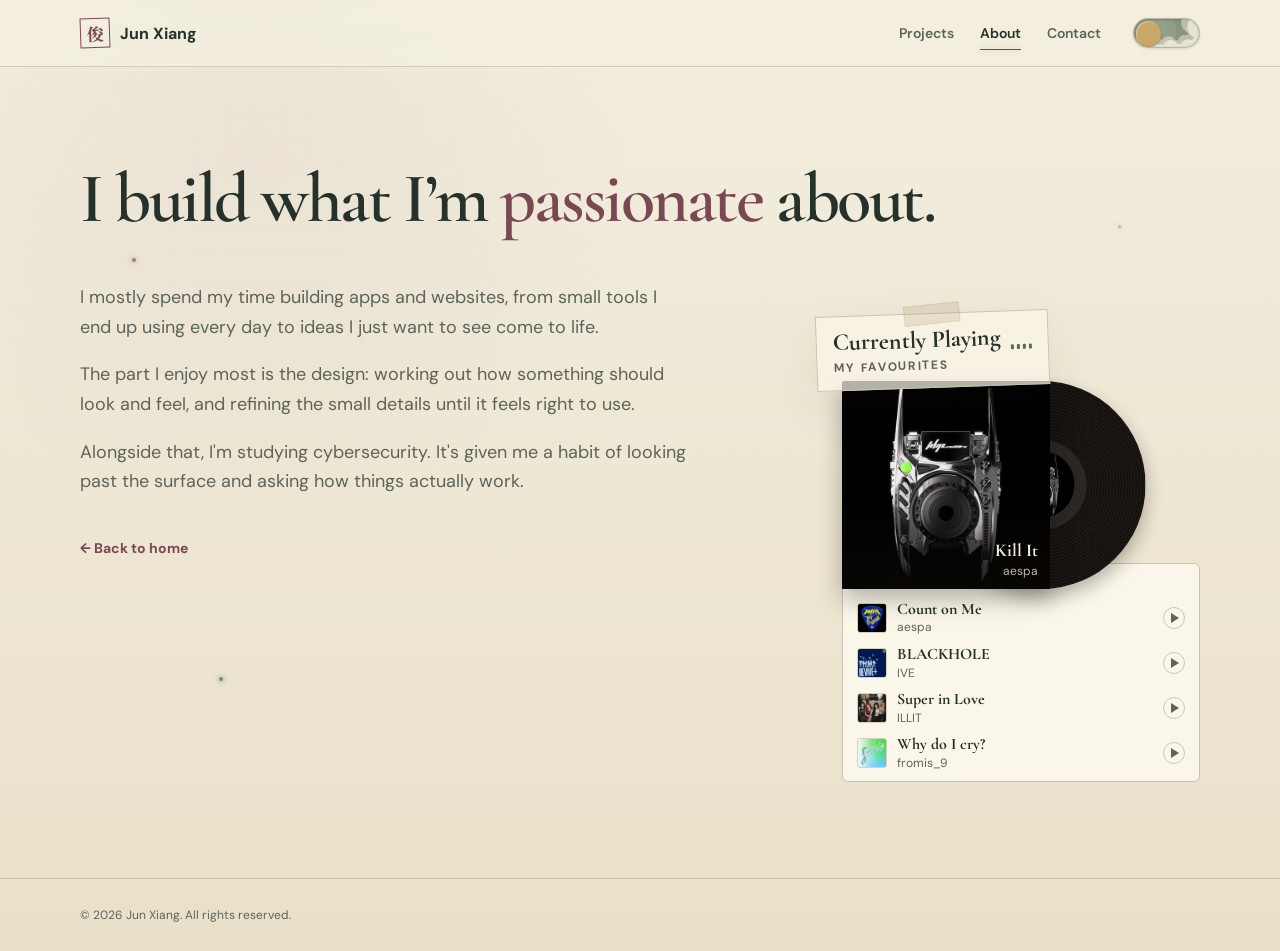
==== about.html @ 61f3265f "Refine accessibility and animation performance - Pause featured canvases and spirit lights only whil" ====
<!DOCTYPE html>
<html lang="en">
<head>
  <meta charset="UTF-8">
  <meta name="viewport" content="width=device-width, initial-scale=1.0">
  <meta name="description" content="About Jun Xiang — building and designing apps and websites, and studying cybersecurity.">
  <title>About | Jun Xiang</title>

  <link rel="preconnect" href="https://fonts.googleapis.com">
  <link rel="preconnect" href="https://fonts.gstatic.com" crossorigin>
  <link href="https://fonts.googleapis.com/css2?family=Cormorant+Garamond:wght@500;600;700&family=DM+Sans:wght@400;500;600;700&display=swap" rel="stylesheet">
  <!-- Logo Character -->
  <link href="https://fonts.googleapis.com/css2?family=Noto+Serif+SC:wght@600&text=%E4%BF%8A&display=swap" rel="stylesheet">

  <link rel="icon" type="image/png" sizes="32x32" href="assets/icons/portfolio-favicon-32.png">
  <!-- Social preview details for links shared to other platforms. -->
  <meta property="og:type" content="website">
  <meta property="og:url" content="https://asorajx.github.io/portfolio/about.html">
  <meta property="og:site_name" content="Jun Xiang">
  <meta property="og:title" content="About | Jun Xiang">
  <meta property="og:description" content="A little about me, what I enjoy building and designing, and what I am listening to.">
  <meta property="og:image" content="https://asorajx.github.io/portfolio/assets/icons/share-preview.png">
  <meta property="og:image:width" content="1200">
  <meta property="og:image:height" content="630">
  <meta property="og:image:alt" content="Jun Xiang beside a brush-calligraphy 俊 on parchment, with an ink branch and a plum seal">
  <meta name="twitter:card" content="summary_large_image">
  <meta name="twitter:image" content="https://asorajx.github.io/portfolio/assets/icons/share-preview.png">

  <script>
    try {
      document.documentElement.dataset.theme =
        localStorage.getItem('portfolio-theme') ||
        (matchMedia('(prefers-color-scheme: light)').matches ? 'light' : 'dark');

      if (sessionStorage.getItem('portfolio-page-transition')) {
        document.documentElement.dataset.pageTransition = 'ready';
      }
    } catch (error) {}
  </script>
  <link rel="stylesheet" href="style.css">
  <link rel="stylesheet" href="about.css">
  <meta name="theme-color" content="#f3eedf" media="(prefers-color-scheme: light)">
  <meta name="theme-color" content="#19211d" media="(prefers-color-scheme: dark)">
</head>

<body>
  <a class="skip-link" href="#main">Skip to Content</a>


  <!-- =========================
       Page Transition
       ========================= -->

  <div class="page-transition" aria-hidden="true">
    <svg class="page-transition__filter-defs" aria-hidden="true">
      <filter id="pageTransitionWaterSoft" x="-12%" y="-55%" width="124%" height="210%">
        <feTurbulence
          type="turbulence"
          baseFrequency="0.006 0.009"
          numOctaves="2"
          seed="4"
          result="turbulence"
        >
          <animate
            attributeName="baseFrequency"
            dur="3.2s"
            values="0.006 0.009; 0.011 0.014; 0.006 0.009"
            repeatCount="indefinite"
          ></animate>
        </feTurbulence>
        <feDisplacementMap
          in="SourceGraphic"
          in2="turbulence"
          scale="11"
          xChannelSelector="R"
          yChannelSelector="G"
        ></feDisplacementMap>
      </filter>

      <filter id="pageTransitionWaterStrong" x="-12%" y="-55%" width="124%" height="210%">
        <feTurbulence
          type="turbulence"
          baseFrequency="0.008 0.011"
          numOctaves="2"
          seed="8"
          result="turbulence"
        >
          <animate
            attributeName="baseFrequency"
            dur="2.4s"
            values="0.008 0.011; 0.014 0.018; 0.009 0.013; 0.008 0.011"
            repeatCount="indefinite"
          ></animate>
        </feTurbulence>
        <feDisplacementMap
          in="SourceGraphic"
          in2="turbulence"
          scale="0"
          xChannelSelector="R"
          yChannelSelector="G"
        ></feDisplacementMap>
      </filter>
    </svg>
  </div>


  <!-- =========================
       Header and Navigation
       ========================= -->

  <header class="site-header">
    <div class="container nav-wrapper">
      <a class="logo" href="index.html" aria-label="Jun Xiang home">
        <span class="logo-mark" lang="zh-CN" aria-hidden="true">俊</span>
        <span>Jun Xiang</span>
      </a>

      <nav class="nav-links" aria-label="Primary navigation">
        <a href="index.html#projects">Projects</a>
        <a class="active" href="about.html">About</a>
        <a href="index.html#contact" data-contact-nav>Contact</a>
      </nav>

      <label class="theme-toggle theme-switch" title="Toggle light and dark theme">
        <input
          id="themeToggle"
          type="checkbox"
          class="theme-switch__checkbox"
          aria-label="Switch to light theme"
        >

        <span class="theme-switch__container" aria-hidden="true">
          <span class="theme-switch__clouds"></span>

          <span class="theme-switch__stars-container">
            <svg xmlns="http://www.w3.org/2000/svg" viewBox="0 0 144 55" fill="none">
              <path
                fill="currentColor"
                fill-rule="evenodd"
                clip-rule="evenodd"
                d="M135.831 3.00688C135.055 3.85027 134.111 4.29946 133 4.35447C134.111 4.40947 135.055 4.85867 135.831 5.71123C136.607 6.55462 136.996 7.56303 136.996 8.72727C136.996 7.95722 137.172 7.25134 137.525 6.59129C137.886 5.93124 138.372 5.39954 138.98 5.00535C139.598 4.60199 140.268 4.39114 141 4.35447C139.88 4.2903 138.936 3.85027 138.16 3.00688C137.384 2.16348 136.996 1.16425 136.996 0C136.996 1.16425 136.607 2.16348 135.831 3.00688ZM31 23.3545C32.1114 23.2995 33.0551 22.8503 33.8313 22.0069C34.6075 21.1635 34.9956 20.1642 34.9956 19C34.9956 20.1642 35.3837 21.1635 36.1599 22.0069C36.9361 22.8503 37.8798 23.2903 39 23.3545C38.2679 23.3911 37.5976 23.602 36.9802 24.0053C36.3716 24.3995 35.8864 24.9312 35.5248 25.5913C35.172 26.2513 34.9956 26.9572 34.9956 27.7273C34.9956 26.563 34.6075 25.5546 33.8313 24.7112C33.0551 23.8587 32.1114 23.4095 31 23.3545ZM0 36.3545C1.11136 36.2995 2.05513 35.8503 2.83131 35.0069C3.6075 34.1635 3.99559 33.1642 3.99559 32C3.99559 33.1642 4.38368 34.1635 5.15987 35.0069C5.93605 35.8503 6.87982 36.2903 8 36.3545C7.26792 36.3911 6.59757 36.602 5.98015 37.0053C5.37155 37.3995 4.88644 37.9312 4.52481 38.5913C4.172 39.2513 3.99559 39.9572 3.99559 40.7273C3.99559 39.563 3.6075 38.5546 2.83131 37.7112C2.05513 36.8587 1.11136 36.4095 0 36.3545ZM56.8313 24.0069C56.0551 24.8503 55.1114 25.2995 54 25.3545C55.1114 25.4095 56.0551 25.8587 56.8313 26.7112C57.6075 27.5546 57.9956 28.563 57.9956 29.7273C57.9956 28.9572 58.172 28.2513 58.5248 27.5913C58.8864 26.9312 59.3716 26.3995 59.9802 26.0053C60.5976 25.602 61.2679 25.3911 62 25.3545C60.8798 25.2903 59.9361 24.8503 59.1599 24.0069C58.3837 23.1635 57.9956 22.1642 57.9956 21C57.9956 22.1642 57.6075 23.1635 56.8313 24.0069ZM81 25.3545C82.1114 25.2995 83.0551 24.8503 83.8313 24.0069C84.6075 23.1635 84.9956 22.1642 84.9956 21C84.9956 22.1642 85.3837 23.1635 86.1599 24.0069C86.9361 24.8503 87.8798 25.2903 89 25.3545C88.2679 25.3911 87.5976 25.602 86.9802 26.0053C86.3716 26.3995 85.8864 26.9312 85.5248 27.5913C85.172 28.2513 84.9956 28.9572 84.9956 29.7273C84.9956 28.563 84.6075 27.5546 83.8313 26.7112C83.0551 25.8587 82.1114 25.4095 81 25.3545ZM136 36.3545C137.111 36.2995 138.055 35.8503 138.831 35.0069C139.607 34.1635 139.996 33.1642 139.996 32C139.996 33.1642 140.384 34.1635 141.16 35.0069C141.936 35.8503 142.88 36.2903 144 36.3545C143.268 36.3911 142.598 36.602 141.98 37.0053C141.372 37.3995 140.886 37.9312 140.525 38.5913C140.172 39.2513 139.996 39.9572 139.996 40.7273C139.996 39.563 139.607 38.5546 138.831 37.7112C138.055 36.8587 137.111 36.4095 136 36.3545ZM101.831 49.0069C101.055 49.8503 100.111 50.2995 99 50.3545C100.111 50.4095 101.055 50.8587 101.831 51.7112C102.607 52.5546 102.996 53.563 102.996 54.7273C102.996 53.9572 103.172 53.2513 103.525 52.5913C103.886 51.9312 104.372 51.3995 104.98 51.00535C105.598 50.60199 106.268 50.39114 107 50.3545C105.88 50.2903 104.936 49.85027 104.16 49.00688C103.384 48.16348 102.996 47.16425 102.996 46C102.996 47.16425 102.607 48.16348 101.831 49.0069Z"
              ></path>
            </svg>
          </span>

          <span class="theme-switch__circle-container">
            <span class="theme-switch__sun-moon-container">
              <span class="theme-switch__moon">
                <span class="theme-switch__spot"></span>
                <span class="theme-switch__spot"></span>
                <span class="theme-switch__spot"></span>
              </span>
            </span>
          </span>
        </span>
      </label>
    </div>
  </header>

  <main id="main" tabindex="-1">


  <!-- =========================
       About Content
       ========================= -->

    <section id="about" class="about-page section">
      <div class="container about-page-grid">
        <h1>I build what I’m <span class="about-accent">passionate</span> about.</h1>

        <div class="about-intro">
          <div class="about-summary">
            <p>I mostly spend my time building apps and websites, from small tools I end up using every day to ideas I just want to see come to life.</p>
            <p>The part I enjoy most is the design: working out how something should look and feel, and refining the small details until it feels right to use.</p>
            <p>Alongside that, I'm studying cybersecurity. It's given me a habit of looking past the surface and asking how things actually work.</p>
          </div>

          <a class="text-link about-back-link" href="index.html">← Back to home</a>
        </div>

        <aside class="album-player listening-note" aria-labelledby="listeningTitle">
          <!-- Section Sticky Note -->
          <div class="about-sticky">
            <div class="about-sticky-heading">
              <p id="listeningTitle" class="about-sticky-title">Currently Playing</p>
              <div id="albumEqualizer"></div>
            </div>
            <p class="about-sticky-note">My Favourites</p>
          </div>

          <!-- Album Sleeve -->
          <div id="albumDisplay" class="album-display">
            <span class="album-vinyl">
              <img id="albumVinylLabel" class="album-vinyl-label" src="" alt="">
            </span>
            <img id="albumCover" class="album-cover" src="" alt="">

            <!-- Now Playing -->
            <div class="album-now">
              <div>
                <p id="albumTitle" class="album-title"></p>
                <p id="albumArtist" class="album-artist"></p>
              </div>
            </div>
          </div>

          <!-- Song List: tracks are generated from the data in music.js. -->
          <div id="musicTrackList" class="track-list"></div>
        </aside>
      </div>
    </section>
  </main>


  <!-- =========================
       Footer
       ========================= -->

  <footer class="site-footer">
    <div class="container footer-inner">
      <p>© <span id="currentYear">2026</span> Jun Xiang. All rights reserved.</p>
    </div>
  </footer>


  <!-- =========================
       Scripts
       ========================= -->

  <!-- Music data/renderer loads before the shared interaction script. -->
  <script src="music.js"></script>
  <script src="about.js"></script>

  <!-- Shared theme, spirit-light, and utility interactions -->
  <script src="script.js"></script>

</body>
</html>
---- style.css ----
/* =========================
   Theme Colors
   ========================= */

:root {
  --paper: #f3eedf;
  --paper-deep: #e9e0c9;
  --surface: #faf6e9;
  --surface-2: #f0ead8;
  --ink: #25312b;
  --muted: #5c645b;
  --line: #c9c2ad;
  --green: #536f52;
  --green-deep: #344c3d;
  --plum: #7a4855;
  --plum-deep: #5e3440;
  --gold: #9a7b45;
  --max-width: 1120px;
  --text-micro: 12px;
  --text-sm: 14px;
  --text-base: 16px;
  --text-lg: 20px;
  --hit-target: 44px;
  --btn-lift: translateY(-2px);
  --focus-ring: 2px solid var(--gold);
  --focus-ring-offset: 5px;
  --font-serif: "Cormorant Garamond", Georgia, serif;
  --font-sans: "DM Sans", system-ui, sans-serif;
  --shadow: 0 18px 50px rgba(63, 54, 37, 0.08);
  --shelf: #725b46;
  --shelf-dark: #46382c;
  --shelf-back: #5f4d3c;
  --shelf-back-deep: #4d3e31;
  --projects-bg: #e5ddcf;
  --projects-bg-deep: #d8cdbc;
  --projects-accent: #927f72;
  --magic: #a56d43;
  --magic-glow: rgba(165, 109, 67, .18);
  --toggle-day-bg: #819279;
  --toggle-night-bg: #26342f;
  --toggle-sun: #c7a869;
  --toggle-moon: #e2dccd;
  --toggle-moon-spot: #8f7c74;
  --toggle-stars: #e9e0c9;
  --toggle-cloud: #f3eedf;
  --toggle-cloud-back: #c9c2ad;
  --spirit-a: #754354;
  --spirit-b: #7fae70;
  --spirit-c: #245b55;
}

/* Dark mode overrides the shared theme colors above. */
[data-theme="dark"] {
  --paper: #19211d;
  --paper-deep: #202a24;
  --surface: #232e28;
  --surface-2: #29362f;
  --ink: #eee9da;
  --muted: #b7b9ad;
  --line: #465249;
  --green: #90aa7f;
  --green-deep: #bfd0a6;
  --plum: #c07c8f;
  --plum-deep: #d59aae;
  --gold: #c7a869;
  --shadow: 0 18px 55px rgba(0, 0, 0, 0.24);
  --shelf: #4d4136;
  --shelf-dark: #2f2822;
  --shelf-back: #40362d;
  --shelf-back-deep: #332b24;
  --projects-bg: #292724;
  --projects-bg-deep: #332d2c;
  --projects-accent: #8f7c74;
  --magic: #d18a54;
  --magic-glow: rgba(209, 138, 84, .28);
  --toggle-day-bg: #819279;
  --toggle-night-bg: #26342f;
  --toggle-sun: #d0b474;
  --toggle-moon: #eee9da;
  --toggle-moon-spot: #8f7c74;
  --toggle-stars: #eee9da;
  --toggle-cloud: #d9d4c5;
  --toggle-cloud-back: #92998f;
  --spirit-a: #95556b;
  --spirit-b: #9acb85;
  --spirit-c: #4f8c82;
}


/* =========================
   Base Styles
   ========================= */

* { box-sizing: border-box; }
html { scroll-behavior: smooth; }
body {
  margin: 0;
  background:
    radial-gradient(circle at 20% 15%, rgba(122, 72, 85, 0.055), transparent 24rem),
    linear-gradient(180deg, var(--paper) 0%, var(--paper-deep) 100%);
  color: var(--ink);
  font-family: var(--font-sans);
  transition: background 240ms ease, color 240ms ease;
}

body::before {
  content: "";
  position: fixed;
  inset: 0;
  pointer-events: none;
  opacity: 0.22;
  background-image:
    linear-gradient(rgba(80, 65, 43, 0.035) 1px, transparent 1px),
    linear-gradient(90deg, rgba(80, 65, 43, 0.025) 1px, transparent 1px);
  background-size: 28px 28px;
  mask-image: linear-gradient(to bottom, #000, transparent 75%);
}

body.popup-open { overflow: hidden; }
a { color: inherit; text-decoration: none; }
button { font: inherit; }
img { max-width: 100%; }


/* =========================
   Shared Layout
   ========================= */

.container { width: min(calc(100% - 48px), var(--max-width)); margin-inline: auto; }
.section { position: relative; padding: 96px 0; overflow: hidden; }
.section > .container { position: relative; z-index: 2; }
.eyebrow {
  margin: 0 0 12px;
  color: var(--plum);
  font-size: 12px;
  font-weight: 700;
  letter-spacing: 0.18em;
  text-transform: uppercase;
}


/* =========================
   Header and Navigation
   ========================= */

.site-header {
  position: sticky;
  top: 0;
  z-index: 100;
  border-bottom: 1px solid color-mix(in srgb, var(--line) 78%, transparent);
  background: color-mix(in srgb, var(--paper) 88%, transparent);
  backdrop-filter: blur(14px);
}
.nav-wrapper { min-height: 66px; display: flex; align-items: center; gap: 32px; }
.logo {
  display: inline-flex;
  align-items: center;
  gap: 10px;
  margin-right: auto;
  font-weight: 700;
}
.logo-mark {
  width: 30px;
  height: 30px;
  display: grid;
  place-items: center;
  border: 1px solid var(--plum);
  color: var(--plum);
  font-family: 'Noto Serif SC', var(--font-serif);
  font-size: 17px;
  transform: rotate(-2deg);
}
.nav-links {
  --nav-highlight-left: 0px;
  --nav-highlight-width: 0px;
  position: relative;
  display: flex;
  align-items: center;
  gap: 26px;
}

.nav-links::after {
  content: "";
  position: absolute;
  left: 0;
  bottom: -8px;
  width: var(--nav-highlight-width);
  height: 1px;
  background: var(--plum);
  box-shadow: 0 0 7px color-mix(in srgb, var(--plum) 45%, transparent);
  opacity: var(--nav-highlight-opacity, 0);
  transform: translateX(var(--nav-highlight-left));
  transition:
    width 280ms cubic-bezier(.22, 1, .36, 1),
    transform 280ms cubic-bezier(.22, 1, .36, 1),
    opacity 160ms ease;
  pointer-events: none;
}

.nav-links a {
  color: var(--muted);
  font-size: 14px;
  font-weight: 600;
  transition: color 160ms ease;
}

.nav-links a:hover,
.nav-links a:focus-visible,
.nav-links a.active {
  color: var(--ink);
}


/* =========================
   Theme Toggle
   ========================= */

.theme-switch {
  --toggle-size: 12px;
  --container-width: 5.625em;
  --container-height: 2.5em;
  --container-radius: 6.25em;
  --circle-container-diameter: 3.375em;
  --sun-moon-diameter: 2.125em;
  --circle-container-offset: calc(
    (var(--circle-container-diameter) - var(--container-height)) / 2 * -1
  );
  --transition: .5s cubic-bezier(0, -.02, .4, 1.25);
  --circle-transition: .3s cubic-bezier(0, -.02, .35, 1.17);
  position: relative;
  flex: 0 0 auto;
  display: inline-flex;
  align-items: center;
  line-height: 1;
  font-size: var(--toggle-size);
}

.theme-switch,
.theme-switch *,
.theme-switch *::before,
.theme-switch *::after {
  box-sizing: border-box;
}

.theme-switch__container {
  position: relative;
  width: var(--container-width);
  display: block;
  height: var(--container-height);
  overflow: hidden;
  border: 1px solid color-mix(in srgb, var(--line) 82%, transparent);
  border-radius: var(--container-radius);
  background: var(--toggle-day-bg);
  box-shadow:
    inset 0 .05em .187em rgba(44, 39, 30, .20),
    0 1px 3px rgba(44, 39, 30, .12);
  cursor: pointer;
  transition: var(--transition);
}

.theme-switch__container::before {
  content: "";
  position: absolute;
  z-index: 1;
  inset: 0;
  border-radius: inherit;
  box-shadow:
    inset 0 .05em .187em rgba(31, 39, 34, .18),
    inset 0 -.04em .10em rgba(255, 255, 255, .12);
  pointer-events: none;
}

/* Keep the native checkbox keyboard-accessible while hiding it visually. */
.theme-switch__checkbox {
  position: absolute;
  width: 1px;
  height: 1px;
  margin: 0;
  opacity: 0;
  pointer-events: none;
}

.theme-switch__checkbox:focus-visible + .theme-switch__container {
  outline: 2px solid color-mix(in srgb, var(--green) 62%, #fff);
  outline-offset: 3px;
}

.theme-switch__circle-container {
  position: absolute;
  top: var(--circle-container-offset);
  left: var(--circle-container-offset);
  width: var(--circle-container-diameter);
  height: var(--circle-container-diameter);
  display: flex;
  border-radius: var(--container-radius);
  background: rgba(255, 255, 255, .08);
  box-shadow:
    inset 0 0 0 3.375em rgba(255, 255, 255, .06),
    0 0 0 .625em rgba(255, 255, 255, .07),
    0 0 0 1.25em rgba(255, 255, 255, .045);
  pointer-events: none;
  transition: var(--circle-transition);
}

.theme-switch__sun-moon-container {
  position: relative;
  z-index: 2;
  width: var(--sun-moon-diameter);
  height: var(--sun-moon-diameter);
  margin: auto;
  overflow: hidden;
  border-radius: var(--container-radius);
  background: var(--toggle-sun);
  box-shadow:
    inset .062em .062em .062em rgba(255, 248, 218, .50),
    inset 0 -.062em .062em rgba(99, 75, 38, .32);
  filter: drop-shadow(.062em .125em .125em rgba(37, 31, 24, .24));
  pointer-events: auto;
  transition: var(--transition);
}

.theme-switch__moon {
  position: relative;
  width: 100%;
  height: 100%;
  display: block;
  border-radius: inherit;
  background: var(--toggle-moon);
  box-shadow:
    inset .062em .062em .062em rgba(255, 255, 255, .40),
    inset 0 -.062em .062em rgba(90, 83, 75, .28);
  transform: translateX(100%);
  transition: var(--transition);
}

.theme-switch__spot {
  position: absolute;
  top: .75em;
  left: .312em;
  width: .75em;
  height: .75em;
  border-radius: var(--container-radius);
  background: var(--toggle-moon-spot);
  box-shadow: inset 0 .0312em .062em rgba(45, 38, 42, .25);
}

.theme-switch__spot:nth-of-type(2) {
  top: .937em;
  left: 1.375em;
  width: .375em;
  height: .375em;
}

.theme-switch__spot:nth-of-type(3) {
  top: .312em;
  left: .812em;
  width: .25em;
  height: .25em;
}

.theme-switch__clouds {
  position: absolute;
  bottom: -.625em;
  left: .312em;
  width: 1.25em;
  height: 1.25em;
  border-radius: var(--container-radius);
  background: var(--toggle-cloud);
  box-shadow:
    .937em .312em var(--toggle-cloud),
    -.312em -.312em var(--toggle-cloud-back),
    1.437em .375em var(--toggle-cloud),
    .5em -.125em var(--toggle-cloud-back),
    2.187em 0 var(--toggle-cloud),
    1.25em -.062em var(--toggle-cloud-back),
    2.937em .312em var(--toggle-cloud),
    2em -.312em var(--toggle-cloud-back),
    3.625em -.062em var(--toggle-cloud),
    2.625em 0 var(--toggle-cloud-back),
    4.5em -.312em var(--toggle-cloud),
    3.375em -.437em var(--toggle-cloud-back),
    4.625em -1.75em 0 .437em var(--toggle-cloud),
    4em -.625em var(--toggle-cloud-back),
    4.125em -2.125em 0 .437em var(--toggle-cloud-back);
  opacity: .88;
  transition: var(--transition);
}

.theme-switch__stars-container {
  position: absolute;
  top: -100%;
  left: .312em;
  width: 2.75em;
  height: auto;
  color: var(--toggle-stars);
  opacity: .86;
  transition: var(--transition);
}

/* Checked represents the portfolio's dark theme. */
.theme-switch__checkbox:checked + .theme-switch__container {
  background: var(--toggle-night-bg);
}

.theme-switch__checkbox:checked + .theme-switch__container .theme-switch__circle-container {
  left: calc(
    100% - var(--circle-container-offset) - var(--circle-container-diameter)
  );
}

.theme-switch__circle-container:hover {
  left: calc(var(--circle-container-offset) + .187em);
}

.theme-switch__checkbox:checked +
.theme-switch__container
.theme-switch__circle-container:hover {
  left: calc(
    100% - var(--circle-container-offset) -
    var(--circle-container-diameter) - .187em
  );
}

.theme-switch__checkbox:checked + .theme-switch__container .theme-switch__moon {
  transform: translateX(0);
}

.theme-switch__checkbox:checked + .theme-switch__container .theme-switch__clouds {
  bottom: -4.062em;
}

.theme-switch__checkbox:checked +
.theme-switch__container
.theme-switch__stars-container {
  top: 50%;
  transform: translateY(-50%);
}


/* =========================
   Page Transition
   ========================= */

.page-transition {
  position: fixed;
  z-index: 1000;
  inset: 0;
  visibility: hidden;
  pointer-events: none;
}

.page-transition__filter-defs {
  position: absolute;
  width: 0;
  height: 0;
}

/* Apply the stronger liquid distortion while leaving the current page. */
html.page-transition-active .site-header,
html.page-transition-active main,
html.page-transition-active .site-footer {
  filter: url("#pageTransitionWaterStrong");
  will-change: filter;
}

/* Keep a softer liquid distortion while the destination page settles in. */
html[data-page-transition="ready"] .site-header,
html[data-page-transition="ready"] main,
html[data-page-transition="ready"] .site-footer {
  filter: url("#pageTransitionWaterSoft");
  will-change: filter;
}

.page-transition.is-covering,
.page-transition.is-revealing,
html[data-page-transition="ready"] .page-transition {
  visibility: visible;
  pointer-events: auto;
}

html.page-transition-active,
html[data-page-transition="ready"] {
  overflow: hidden;
}


/* =========================
   Cabinet Colours
   ========================= */

/* Bookshelf and project book tabs */
:root {
  --cabinet-line: #2e1d12;
  --cabinet-wood: #74503a;
  --cabinet-wood-light: #86603f;
  --cabinet-back: #3a2a1e;
  --cabinet-back-deep: #2f2218;
  --cabinet-label: #c8b892;
  --cabinet-label-shade: #b2a07b;
  --cabinet-pages: #c4b48f;
}
[data-theme="dark"] {
  --cabinet-line: #1a110a;
  --cabinet-wood: #553c2a;
  --cabinet-wood-light: #644733;
  --cabinet-back: #2a1f16;
  --cabinet-back-deep: #221911;
  --cabinet-label: #a39577;
  --cabinet-label-shade: #8f8164;
  --cabinet-pages: #a19374;
}


/* =========================
   Shared Components
   ========================= */

.text-link { color: var(--plum); font-size: 14px; font-weight: 700; }

/* Shared sticky note used for contact/profile notes. */
.apothecary-note {
  position: relative;
  min-height: 390px;
  padding: 24px 24px 22px;
  border: 1px solid var(--line);
  background: color-mix(in srgb, var(--surface) 90%, transparent);
  box-shadow: var(--shadow);
  transform: rotate(1.3deg);
}

.apothecary-note::before, .apothecary-note::after {
  content: "";
  position: absolute;
  width: 54px;
  height: 18px;
  background: rgba(150, 129, 79, 0.17);
  border: 1px solid rgba(150, 129, 79, 0.14);
}
.apothecary-note::before { top: -10px; left: 38px; transform: rotate(-4deg); }
.apothecary-note::after { right: 30px; bottom: -9px; transform: rotate(5deg); }
.note-topline, .record-label {
  display: flex;
  justify-content: space-between;
  gap: 18px;
  padding-bottom: 12px;
  border-bottom: 1px solid var(--line);
  color: var(--muted);
  font-size: var(--text-micro);
  font-weight: 700;
  letter-spacing: 0.16em;
  text-transform: uppercase;
}


/* =========================
   Ambient Spirit Lights
   ========================= */

.spirit-layer {
  position: absolute;
  z-index: 1;
  inset: 0;
  overflow: hidden;
  pointer-events: none;
  contain: layout paint style;
}

.spirit-light {
  position: absolute;
  width: var(--spirit-size, 5px);
  height: var(--spirit-size, 5px);
  border-radius: 50%;
  background: var(--spirit-colour);
  box-shadow:
    0 0 6px color-mix(in srgb, var(--spirit-colour) 86%, transparent),
    0 0 14px color-mix(in srgb, var(--spirit-colour) 42%, transparent);
  opacity: .7;
  animation:
    spirit-firefly-drift var(--spirit-drift-duration) ease-in-out var(--spirit-delay) infinite alternate;
}

.spirit-light::before {
  content: "";
  position: absolute;
  inset: -5px;
  border-radius: inherit;
  background:
    radial-gradient(
      circle,
      color-mix(in srgb, var(--spirit-colour) 72%, transparent) 0 18%,
      color-mix(in srgb, var(--spirit-colour) 30%, transparent) 42%,
      transparent 72%
    );
  opacity: .2;
  transform: scale(.65);
  animation:
    spirit-firefly-glow var(--spirit-glow-duration) ease-in-out var(--spirit-delay) infinite;
}

.spirit-light:nth-child(3n)::before {
  inset: -6px;
}

.spirit-light:nth-child(4n)::before {
  inset: -4px;
}

/* Keep the bookshelf's lights sparse on smaller screens. */
@media (max-width: 680px) {
  #bookshelf .spirit-light:not(:nth-child(3n + 1)) { display: none; }
  #projects .spirit-light:nth-child(even) { display: none; }
}

/* Off-screen sections hold their lights and shelf sprites mid-motion. */
.is-offscreen .spirit-light,
.is-offscreen .spirit-light::before,
.is-offscreen .shelf-sprite {
  animation-play-state: paused;
}

.spirit-light.still {
  opacity: .68;
  animation: none;
}

.spirit-light.still::before {
  opacity: .36;
  transform: scale(.9);
  animation: none;
}

[data-theme="light"] .spirit-light {
  opacity: .62;
  box-shadow:
    0 0 7px color-mix(in srgb, var(--spirit-colour) 68%, transparent),
    0 0 16px color-mix(in srgb, var(--spirit-colour) 30%, transparent);
}

[data-theme="light"] .spirit-light::before {
  opacity: .2;
}

@keyframes spirit-firefly-glow {
  0%, 100% {
    opacity: .12;
    transform: scale(.55);
  }

  50% {
    opacity: .9;
    transform: scale(1.2);
  }
}

@keyframes spirit-firefly-drift {
  0% {
    transform: translate(0, 0);
  }

  33% {
    transform: translate(var(--spirit-x1), var(--spirit-y1));
  }

  66% {
    transform: translate(var(--spirit-x2), var(--spirit-y2));
  }

  100% {
    transform: translate(var(--spirit-x3), var(--spirit-y3));
  }
}


/* =========================
   Footer
   ========================= */

.site-footer {
  padding: 28px 0;
  border-top: 1px solid var(--line);
  color: var(--muted);
  font-size: 12px;
}
.footer-inner { display: flex; justify-content: space-between; gap: 20px; }
.footer-inner p { margin: 0; }


/* =========================
   Responsive CSS
   ========================= */

@media (max-width: 840px) {
  .apothecary-note { max-width: 500px; }
}

@media (max-width: 680px) {
  .container { width: min(calc(100% - 30px), var(--max-width)); }
  .site-header { position: relative; }
  .nav-wrapper { min-height: 72px; flex-wrap: wrap; gap: 12px 18px; padding: 12px 0; }
  .logo { flex: 1; }

  .nav-links {
    order: 3;
    width: 100%;
    gap: 0;
    border-top: 1px solid var(--line);
  }

  .nav-links a {
    flex: 1;
    min-height: 44px;
    display: grid;
    place-items: center;
    font-size: 13px;
  }
  .nav-links::after { bottom: 0; }
  .theme-toggle { margin-left: auto; }
  .apothecary-note { min-height: 0; padding: 20px; transform: none; }
  .section { padding: 72px 0; }
  .footer-inner { flex-direction: column; gap: 8px; }
}

/* Reduced motion applies to shared and page-specific animations. */
@media (prefers-reduced-motion: reduce) {
  *,
  *::before,
  *::after {
    scroll-behavior: auto !important;
    transition-duration: .01ms !important;
    animation-duration: .01ms !important;
    animation-iteration-count: 1 !important;
  }
}

/* =========================
   Shimmer Text
   ========================= */

/* Shimmer Text: add data-shimmer (optional data-wave, data-duration) to any text. */
.shimmer-text {
  --shimmer-base: color-mix(in srgb, var(--ink) 58%, var(--paper));
  --shimmer-highlight: var(--ink);
  --peak-transform: none;
}

.shimmer-text[data-wave="true"] {
  --peak-transform: translateY(-4px) rotate(6deg);
}

.shimmer-word {
  display: inline-block;
  white-space: nowrap;
}

.shimmer-letter {
  display: inline-block;
  color: var(--shimmer-base);
  animation: shimmer var(--loop) ease-in-out infinite;
  animation-delay: calc(var(--i) * var(--stagger));
}

@keyframes shimmer {
  0%, 40%, 100% {
    color: var(--shimmer-base);
    transform: none;
  }

  20% {
    color: var(--shimmer-highlight);
    transform: var(--peak-transform);
  }
}

@media (prefers-reduced-motion: reduce) {
  .shimmer-letter {
    color: inherit;
    animation: none;
  }
}


/* =========================
   Shared Interaction Details
   ========================= */
.apothecary-note {
  transition: border-color 240ms ease, box-shadow 240ms ease;
}
.apothecary-note:hover,
.apothecary-note:focus-within {
  border-color: var(--gold);
  box-shadow: var(--shadow), 0 0 28px color-mix(in srgb, var(--gold) 9%, transparent);
}
.text-link span { display: inline-block; transition: transform 220ms ease; }
.text-link:hover span { transform: translate(2px, -2px); }
.primary-button:focus-visible,
.text-link:focus-visible,
.featured-display-link:focus-visible,
.project-detail-button:focus-visible {
  outline: var(--focus-ring);
  outline-offset: var(--focus-ring-offset);
}
@media (prefers-reduced-motion: no-preference) {
  .apothecary-pending { opacity: 0; }
  .apothecary-arrive { animation: apothecary-arrive 1100ms cubic-bezier(.16,1,.3,1) var(--arrive-delay, 0ms) both; }
  @keyframes apothecary-arrive {
    from { opacity: 0; translate: 0 48px; filter: blur(6px); }
    60% { filter: blur(0); }
    to { opacity: 1; translate: 0 0; filter: blur(0); }
  }
  .primary-button:active, .hero-actions .text-link:active { transform: translateY(1px) scale(.98); }
}


/* =========================
   Accessibility Helpers
   ========================= */

.skip-link {
  position: fixed;
  z-index: 2000;
  top: 8px;
  left: 8px;
  padding: 10px 16px;
  background: var(--surface);
  color: var(--ink);
  border: 1px solid var(--plum);
  font-size: var(--text-sm);
  font-weight: 700;
  transform: translateY(-160%);
}

.skip-link:focus-visible {
  transform: none;
  outline: 2px solid var(--plum);
  outline-offset: 2px;
}

main:focus { outline: none; }
html { color-scheme: light; }
html[data-theme="dark"] { color-scheme: dark; }

/* Expand small hit areas to 44px without changing the visual layout. */
.logo,
.nav-links a,
.contact-copy-button,
.contact-dialog-close,
.featured-dialog-close,
.contact-form-button,
.featured-display-link,
.contact-email-address,
.project-back-link {
  position: relative;
}

.logo::before,
.nav-links a::before,
.contact-copy-button::before,
.contact-dialog-close::before,
.featured-dialog-close::before,
.contact-form-button::before,
.featured-display-link::before,
.contact-email-address::before,
.project-back-link::before {
  content: "";
  position: absolute;
  top: 50%;
  left: 50%;
  width: max(100%, var(--hit-target));
  height: max(100%, var(--hit-target));
  transform: translate(-50%, -50%);
}

h1, h2, h3 { text-wrap: balance; }
---- about.css ----
/* =========================
   About Page
   ========================= */

.about-page {
  min-height: calc(100vh - 130px);
  padding-top: 96px;
}

.about-page-grid {
  display: grid;
  grid-template-columns: minmax(0, 1.2fr) minmax(340px, .8fr);
  column-gap: clamp(64px, 8vw, 116px);
  row-gap: 40px;
  align-items: start;
}

.about-intro {
  max-width: 680px;
  padding-top: 8px;
}

/* Give the introduction a full-width line above the content. */
.about-page h1 {
  grid-column: 1 / -1;
  margin: 0;
  font-family: var(--font-serif);
  font-size: clamp(48px, 5.5vw, 76px);
  font-weight: 600;
  line-height: 1.02;
  letter-spacing: -.035em;
}

.about-page h1 .about-accent { color: var(--plum); }

/* Animate the introduction without changing its text layout. */
@media (prefers-reduced-motion: no-preference) {
  .about-text-pending { opacity: 0; }
  .about-text-pending.about-text-settling { opacity: 1; transition: opacity 300ms ease; }
  .about-letter-layer { position: absolute; inset: 0; pointer-events: none; overflow: clip; transition: opacity 300ms ease; }
  .about-letter-layer.about-text-settling { opacity: 0; }
  .about-letter-slot { display: block; position: absolute; }
  .about-letter { display: inline-block; opacity: 0; }
  .about-entrance-playing .about-letter {
    animation: about-letter-arrive 1.2s cubic-bezier(.12, .8, .18, 1) var(--delay) both;
  }
  .about-note-pending { opacity: 0; }
  .about-note-pending::before,
  .about-note-pending::after { opacity: 0; }
  .about-entrance-playing .about-note-pending {
    animation: about-note-arrive 1.2s cubic-bezier(.12, .8, .18, 1) .15s both;
  }
  .about-entrance-playing .about-note-pending::before,
  .about-entrance-playing .about-note-pending::after {
    animation: about-tape-arrive .8s cubic-bezier(.12, .8, .18, 1) 1.25s both;
  }
  .about-border-glow {
    --glow-gold: #d3b979;
    --glow-sage: #a4c79e;
    --glow-plum: #c6859c;
    --glow-radius: 0px;
    position: fixed;
    inset: 0;
    z-index: 10000;
    overflow: hidden;
    pointer-events: none;
  }
  [data-theme='light'] .about-border-glow {
    --glow-gold: #7a5c24;
    --glow-sage: #3f5e45;
    --glow-plum: #7a4152;
  }
  .about-glow-frame {
    position: absolute;
    inset: 0;
    border-radius: var(--glow-radius);
  }
  .about-glow-beam {
    position: absolute;
    inset: -40px;
    opacity: var(--glow-opacity, 0);
    mask-image: conic-gradient(from var(--glow-angle, 0deg), #000 2.5%, transparent 10%, transparent 90%, #000 97.5%);
  }
  .about-glow-mesh {
    position: absolute;
    inset: 40px;
    padding: 2px;
    border-radius: var(--glow-radius);
    background:
      radial-gradient(at 80% 55%, var(--glow-sage), transparent 50%),
      radial-gradient(at 15% 10%, var(--glow-plum), transparent 50%),
      radial-gradient(at 85% 85%, var(--glow-gold), transparent 50%),
      linear-gradient(var(--glow-gold), var(--glow-gold));
    -webkit-mask: linear-gradient(#fff 0 0) content-box, linear-gradient(#fff 0 0);
    -webkit-mask-composite: xor;
    mask: linear-gradient(#fff 0 0) content-box, linear-gradient(#fff 0 0);
    mask-composite: exclude;
  }
  .about-glow-light {
    position: absolute;
    inset: 40px;
    border-radius: var(--glow-radius);
    box-shadow:
      inset 0 0 1px 1px var(--glow-gold),
      inset 0 0 6px color-mix(in srgb, var(--glow-gold) 80%, transparent),
      inset 0 0 20px 2px color-mix(in srgb, var(--glow-sage) 65%, transparent),
      0 0 6px color-mix(in srgb, var(--glow-gold) 65%, transparent),
      0 0 20px 2px color-mix(in srgb, var(--glow-sage) 45%, transparent);
  }
  /* A glow fades into a pale page, so light mode uses a dark inner shadow instead. */
  /* Multiply deepens the page beneath, which reads like ink rather than a faded glow. */
  [data-theme='light'] .about-border-glow { mix-blend-mode: multiply; }
  [data-theme='light'] .about-glow-mesh { padding: 4px; }
  [data-theme='light'] .about-glow-light {
    box-shadow:
      inset 0 0 2px 2px var(--glow-gold),
      inset 0 0 10px 3px color-mix(in srgb, #2b2118 70%, transparent),
      inset 0 0 30px 8px color-mix(in srgb, var(--glow-plum) 60%, transparent),
      inset 0 0 60px 16px color-mix(in srgb, var(--glow-sage) 40%, transparent),
      inset 0 0 110px 24px color-mix(in srgb, #2b2118 25%, transparent);
  }
  @keyframes about-letter-arrive {
    from { opacity: 0; translate: var(--from-x) var(--from-y); rotate: var(--from-rotation); }
    to { opacity: 1; translate: 0 0; rotate: 0deg; }
  }
  @keyframes about-note-arrive {
    from { opacity: 0; translate: 80px -100px; rotate: 8deg; }
    to { opacity: 1; translate: 0 0; rotate: 0deg; }
  }
  @keyframes about-tape-arrive {
    from { opacity: 0; translate: 0 -45px; }
    to { opacity: 1; translate: 0 0; }
  }
}

.about-summary {
  max-width: 620px;
  margin: 0;
  color: var(--muted);
  font-size: clamp(18px, 1.4vw, 20px);
  line-height: 1.65;
}

.about-summary p {
  margin: 0;
}

.about-summary p + p {
  margin-top: 18px;
}

.about-back-link {
  display: inline-flex;
  margin-top: 42px;
}


/* =========================
   Listening Note
   ========================= */

/* Album Player */
.listening-note {
  position: relative;
  width: min(88%, 440px);
  margin-top: 72px;
  justify-self: end;
}

.album-player {
  padding-top: 34px;
}

/* Album Sleeve */
.album-display {
  position: relative;
  z-index: 2;
  width: 58%;
  aspect-ratio: 1;
}

.album-cover,
.album-vinyl {
  position: absolute;
  inset: 0;
  overflow: hidden;
  width: 100%;
  height: 100%;
}

.album-cover {
  z-index: 1;
  object-fit: cover;
  border-radius: 2px;
  background: var(--surface-2);
  box-shadow: 0 10px 24px rgba(20, 14, 10, .3);
  transition: transform 320ms cubic-bezier(.22, 1, .36, 1), opacity 220ms ease;
}

.album-vinyl {
  display: grid;
  place-items: center;
  border-radius: 50%;
  background:
    repeating-radial-gradient(circle, rgba(255, 255, 255, .04) 0 1px, transparent 1px 3px),
    radial-gradient(circle, #2a2420 0 30%, #14110e 31%);
  box-shadow: 0 8px 18px rgba(20, 14, 10, .3);
  transform: translateX(46%);
  transition: transform 420ms cubic-bezier(.22, 1, .36, 1), opacity 260ms ease;
}

.album-vinyl-label {
  width: 32%;
  aspect-ratio: 1;
  border-radius: 50%;
  object-fit: cover;
  animation: record-spin 6s linear infinite;
}

/* Changing Song */
.album-display.is-changing .album-vinyl {
  opacity: 0;
  transform: translateX(46%) translateY(40%);
}

.album-display.is-changing .album-cover {
  opacity: 0;
  transform: scale(.88);
}

@keyframes record-spin {
  to { rotate: 360deg; }
}

/* Now Playing */
.album-now {
  position: absolute;
  z-index: 2;
  right: 0;
  bottom: 0;
  left: 0;
  display: flex;
  align-items: flex-end;
  justify-content: flex-end;
  gap: 10px;
  padding: 40px 12px 10px;
  background: linear-gradient(transparent, rgba(10, 8, 6, .82));
  color: #f1ecdc;
  text-align: right;
  transition: opacity 220ms ease;
}

.album-display.is-changing .album-now {
  opacity: 0;
}

.album-title,
.album-artist {
  margin: 0;
}

.album-title {
  font-family: var(--font-serif);
  font-size: 18px;
  font-weight: 700;
  line-height: 1.05;
}

.album-artist {
  margin-top: 3px;
  font-size: var(--text-micro);
  opacity: .78;
}

/* Song List */
.track-list {
  display: grid;
  gap: 1px;
  margin-top: -26px;
  padding: 32px 6px 6px;
  border: 1px solid var(--line);
  border-radius: 6px;
  background: var(--surface);
}

.track-row {
  width: 100%;
  min-height: 42px;
  display: grid;
  grid-template-columns: 30px minmax(0, 1fr) 22px;
  align-items: center;
  gap: 10px;
  padding: 5px 8px;
  border: 0;
  border-radius: 3px;
  background: transparent;
  color: inherit;
  font: inherit;
  text-align: left;
  cursor: pointer;
  transition: background 180ms ease, transform 180ms ease;
}

.track-row:hover,
.track-row:focus-visible {
  background: color-mix(in srgb, var(--surface-2) 78%, transparent);
  transform: translateX(2px);
}

.track-cover {
  width: 30px;
  height: 30px;
  border: 1px solid color-mix(in srgb, var(--line) 72%, transparent);
  border-radius: 3px;
  object-fit: cover;
}

.track-info {
  min-width: 0;
  display: grid;
  gap: 3px;
}

.track-name {
  overflow: hidden;
  color: var(--ink);
  font-family: var(--font-serif);
  font-size: 16px;
  font-weight: 700;
  line-height: 1.05;
  text-overflow: ellipsis;
  white-space: nowrap;
}

.track-artist {
  color: var(--muted);
  font-size: var(--text-micro);
  line-height: 1.2;
}

.track-play {
  width: 22px;
  height: 22px;
  display: grid;
  place-items: center;
  border: 1px solid color-mix(in srgb, var(--line) 90%, transparent);
  border-radius: 50%;
  color: var(--muted);
}

.track-play::before {
  content: "";
  margin-left: 2px;
  border-top: 5px solid transparent;
  border-bottom: 5px solid transparent;
  border-left: 8px solid currentColor;
}

/* Equalizer */
.about-sticky-heading {
  display: flex;
  align-items: flex-end;
  justify-content: space-between;
  gap: 10px;
}

.track-equalizer {
  height: 18px;
  display: flex;
  align-items: flex-end;
  gap: 3px;
}

.equalizer-bar {
  width: 3px;
  height: 18px;
  border-radius: 4px;
  background: var(--green);
  transform: scaleY(.28);
  transform-origin: bottom;
  animation: listening-pulse 900ms ease-in-out infinite;
}

.equalizer-bar:nth-child(2) { animation-delay: 140ms; }
.equalizer-bar:nth-child(3) { animation-delay: 280ms; }
.equalizer-bar:nth-child(4) { animation-delay: 420ms; }

@keyframes listening-pulse {
  0%, 100% { transform: scaleY(.28); }
  45% { transform: scaleY(1); }
  70% { transform: scaleY(.55); }
}

/* Section Sticky Note */
.about-sticky {
  position: absolute;
  z-index: 3;
  top: -34px;
  left: -26px;
  width: max-content;
  padding: 14px 16px 14px;
  border: 1px solid var(--line);
  background: color-mix(in srgb, var(--surface) 72%, transparent);
  color: var(--ink);
  box-shadow: var(--shadow);
  transform: rotate(-2deg);
  transition: border-color 240ms ease, box-shadow 240ms ease;
}

.about-sticky:hover {
  border-color: var(--gold);
  box-shadow: var(--shadow), 0 0 28px color-mix(in srgb, var(--gold) 9%, transparent);
}

.about-sticky::before {
  content: "";
  position: absolute;
  top: -10px;
  left: 50%;
  width: 54px;
  height: 18px;
  border: 1px solid rgba(150, 129, 79, .14);
  background: rgba(150, 129, 79, .17);
  translate: -50% 0;
  rotate: -4deg;
}

.about-sticky-title,
.about-sticky-note {
  margin: 0;
}

.about-sticky-title {
  white-space: nowrap;
  font-family: var(--font-serif);
  font-size: 24px;
  font-weight: 700;
  line-height: 1;
}

.about-sticky-note {
  margin-top: 5px;
  color: var(--muted);
  font-size: var(--text-micro);
  font-weight: 700;
  letter-spacing: .14em;
  text-transform: uppercase;
}

/* =========================
   Responsive CSS
   ========================= */

@media (max-width: 840px) {
  .about-page-grid {
    grid-template-columns: 1fr;
    gap: 32px;
  }

  .about-intro {
    display: contents;
  }

  .about-summary { grid-row: 2; }
  .listening-note { grid-row: 3; }
  .about-back-link { grid-row: 4; justify-self: start; }

  .listening-note {
    margin-top: 28px;
    justify-self: center;
  }
}

@media (max-width: 680px) {
  .about-page {
    padding-top: 64px;
  }

  .about-page h1 {
    font-size: clamp(42px, 10vw, 58px);
  }

  .about-summary {
    margin-top: 34px;
    font-size: 18px;
    line-height: 1.65;
  }

  .about-back-link {
    margin-top: 32px;
  }

  .about-sticky {
    left: -6px;
  }


  .listening-note {
    width: min(100%, 440px);
  }
}

@media (prefers-reduced-motion: reduce) {
  .album-vinyl-label { animation: none; }
}
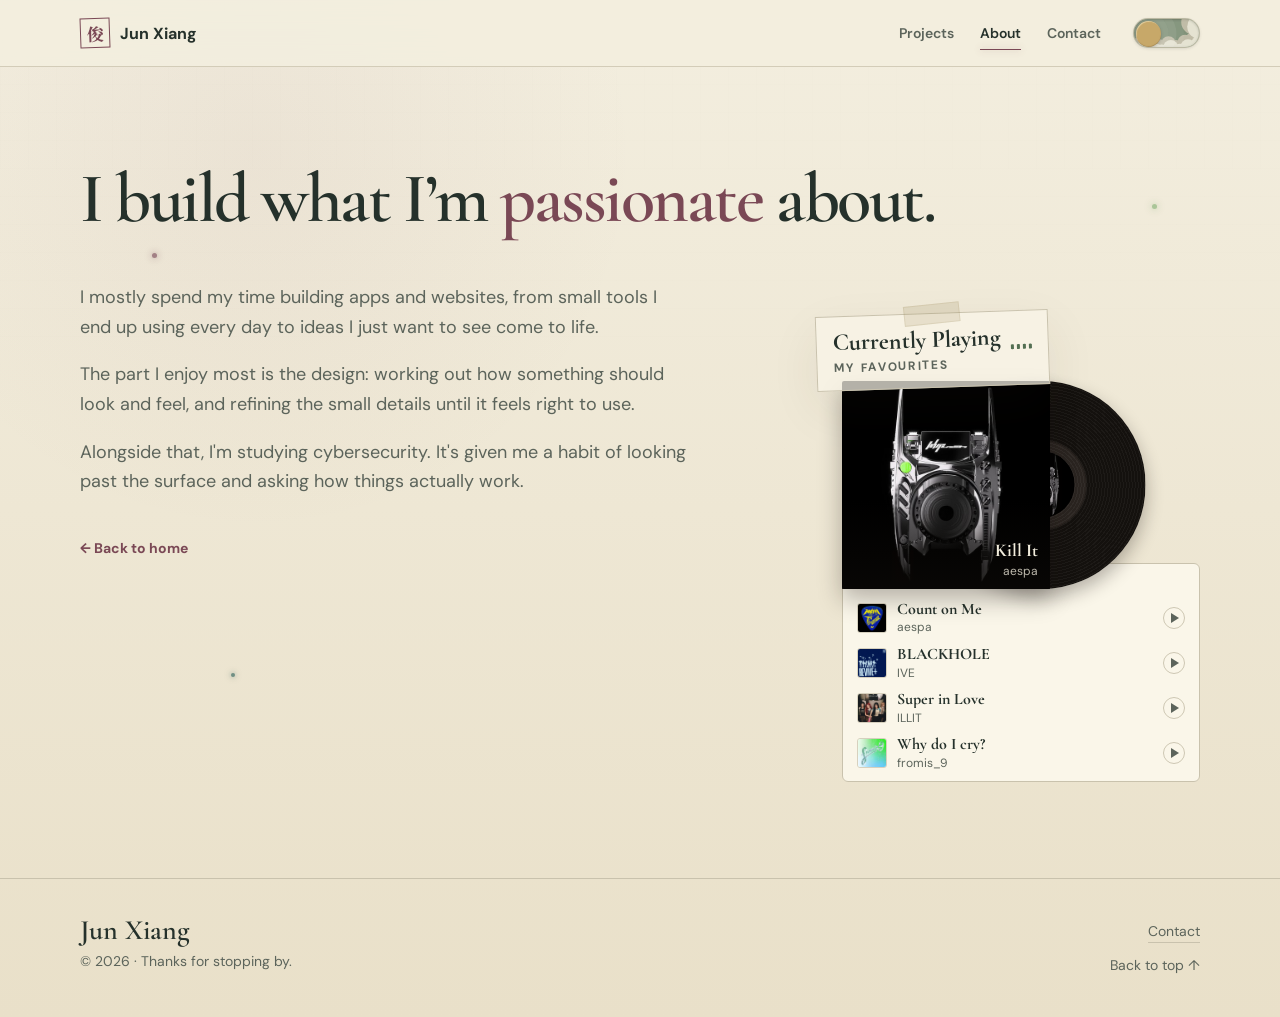
==== commit 34d0ab6e: "Add simplified footer, move team to project record, add project reasons" ====
--- a/about.html
+++ b/about.html
@@ -218,7 +218,17 @@
 
   <footer class="site-footer">
     <div class="container footer-inner">
-      <p>© <span id="currentYear">2026</span> Jun Xiang. All rights reserved.</p>
+      <div class="footer-top">
+        <div class="footer-brand">
+          <p class="footer-name">Jun Xiang</p>
+          <p class="footer-tagline">© <span id="currentYear">2026</span> · Thanks for stopping by.</p>
+        </div>
+
+        <div class="footer-links">
+          <a class="footer-contact" href="index.html#contact" data-contact-nav>Contact</a>
+          <a class="footer-top-link" href="#main">Back to top <span aria-hidden="true">↑</span></a>
+        </div>
+      </div>
     </div>
   </footer>
 
--- a/style.css
+++ b/style.css
@@ -676,13 +676,63 @@
    ========================= */
 
 .site-footer {
-  padding: 28px 0;
+  padding: 36px 0;
   border-top: 1px solid var(--line);
   color: var(--muted);
-  font-size: 12px;
-}
-.footer-inner { display: flex; justify-content: space-between; gap: 20px; }
+  font-size: var(--text-sm);
+}
+.footer-inner { display: flex; flex-direction: column; }
 .footer-inner p { margin: 0; }
+
+/* Footer Top */
+.footer-top {
+  display: flex;
+  justify-content: space-between;
+  align-items: flex-start;
+  gap: 32px;
+}
+.footer-name {
+  font-family: var(--font-serif);
+  font-size: 28px;
+  font-weight: 600;
+  line-height: 1.1;
+  color: var(--ink);
+}
+.footer-tagline { margin-top: 6px !important; }
+
+.footer-contact,
+.footer-top-link {
+  display: inline-flex;
+  align-items: center;
+  gap: 4px;
+  min-height: 32px;
+  color: var(--muted);
+  text-decoration: none;
+  transition: color .2s ease;
+}
+.footer-contact {
+  text-decoration: underline;
+  text-decoration-color: var(--line);
+  text-decoration-thickness: 1px;
+  text-underline-offset: 6px;
+  transition: color .2s ease, text-decoration-color .2s ease;
+}
+.footer-contact:hover { text-decoration-color: var(--green-deep); }
+.footer-contact:hover,
+.footer-top-link:hover { color: var(--green-deep); }
+.footer-contact:focus-visible,
+.footer-top-link:focus-visible {
+  outline: var(--focus-ring);
+  outline-offset: 3px;
+}
+
+/* Footer Links */
+.footer-links {
+  display: flex;
+  flex-direction: column;
+  align-items: flex-end;
+  gap: 2px;
+}
 
 
 /* =========================
@@ -717,7 +767,6 @@
   .theme-toggle { margin-left: auto; }
   .apothecary-note { min-height: 0; padding: 20px; transform: none; }
   .section { padding: 72px 0; }
-  .footer-inner { flex-direction: column; gap: 8px; }
 }
 
 /* Reduced motion applies to shared and page-specific animations. */
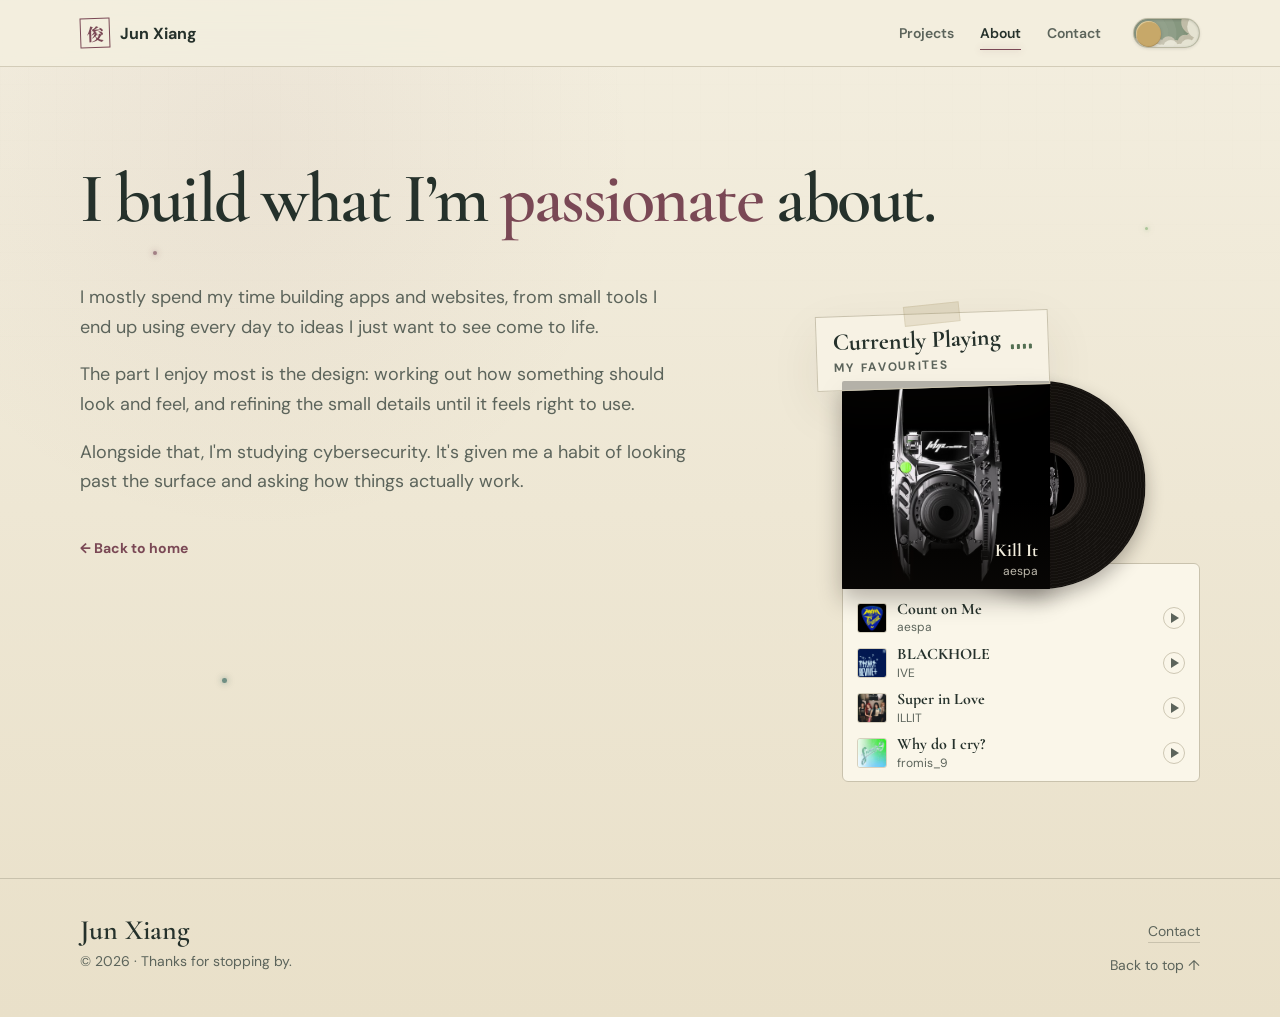
==== commit 788c3394: "Improve book skeleton preview - Share one 16:10 demo frame between the project page and the book pre" ====
--- a/about.html
+++ b/about.html
@@ -218,7 +218,7 @@
 
   <footer class="site-footer">
     <div class="container footer-inner">
-      <div class="footer-top">
+      <div class="footer-row">
         <div class="footer-brand">
           <p class="footer-name">Jun Xiang</p>
           <p class="footer-tagline">© <span id="currentYear">2026</span> · Thanks for stopping by.</p>
@@ -226,7 +226,7 @@
 
         <div class="footer-links">
           <a class="footer-contact" href="index.html#contact" data-contact-nav>Contact</a>
-          <a class="footer-top-link" href="#main">Back to top <span aria-hidden="true">↑</span></a>
+          <a class="footer-back-link" href="#main">Back to top <span aria-hidden="true">↑</span></a>
         </div>
       </div>
     </div>
--- a/style.css
+++ b/style.css
@@ -47,6 +47,10 @@
   --spirit-a: #754354;
   --spirit-b: #7fae70;
   --spirit-c: #245b55;
+  --demo-video-bg: #1c1b19;
+  --demo-video-skeleton-a: #2b2a27;
+  --demo-video-skeleton-b: #403e39;
+  --demo-video-shade: #0d0c0b;
 }
 
 /* Dark mode overrides the shared theme colors above. */
@@ -84,6 +88,10 @@
   --spirit-a: #95556b;
   --spirit-b: #9acb85;
   --spirit-c: #4f8c82;
+  --demo-video-bg: #111b17;
+  --demo-video-skeleton-a: #202e25;
+  --demo-video-skeleton-b: #344437;
+  --demo-video-shade: #08110d;
 }
 
 
@@ -92,7 +100,10 @@
    ========================= */
 
 * { box-sizing: border-box; }
-html { scroll-behavior: smooth; }
+html {
+  scroll-behavior: smooth;
+  color-scheme: light;
+}
 body {
   margin: 0;
   background:
@@ -526,6 +537,7 @@
   background: color-mix(in srgb, var(--surface) 90%, transparent);
   box-shadow: var(--shadow);
   transform: rotate(1.3deg);
+  transition: border-color 240ms ease, box-shadow 240ms ease;
 }
 
 .apothecary-note::before, .apothecary-note::after {
@@ -538,7 +550,7 @@
 }
 .apothecary-note::before { top: -10px; left: 38px; transform: rotate(-4deg); }
 .apothecary-note::after { right: 30px; bottom: -9px; transform: rotate(5deg); }
-.note-topline, .record-label {
+.note-topline {
   display: flex;
   justify-content: space-between;
   gap: 18px;
@@ -684,8 +696,8 @@
 .footer-inner { display: flex; flex-direction: column; }
 .footer-inner p { margin: 0; }
 
-/* Footer Top */
-.footer-top {
+/* Footer Row */
+.footer-row {
   display: flex;
   justify-content: space-between;
   align-items: flex-start;
@@ -698,33 +710,7 @@
   line-height: 1.1;
   color: var(--ink);
 }
-.footer-tagline { margin-top: 6px !important; }
-
-.footer-contact,
-.footer-top-link {
-  display: inline-flex;
-  align-items: center;
-  gap: 4px;
-  min-height: 32px;
-  color: var(--muted);
-  text-decoration: none;
-  transition: color .2s ease;
-}
-.footer-contact {
-  text-decoration: underline;
-  text-decoration-color: var(--line);
-  text-decoration-thickness: 1px;
-  text-underline-offset: 6px;
-  transition: color .2s ease, text-decoration-color .2s ease;
-}
-.footer-contact:hover { text-decoration-color: var(--green-deep); }
-.footer-contact:hover,
-.footer-top-link:hover { color: var(--green-deep); }
-.footer-contact:focus-visible,
-.footer-top-link:focus-visible {
-  outline: var(--focus-ring);
-  outline-offset: 3px;
-}
+.footer-inner .footer-tagline { margin-top: 6px; }
 
 /* Footer Links */
 .footer-links {
@@ -732,6 +718,30 @@
   flex-direction: column;
   align-items: flex-end;
   gap: 2px;
+}
+.footer-contact,
+.footer-back-link {
+  display: inline-flex;
+  align-items: center;
+  gap: 4px;
+  min-height: 32px;
+  color: var(--muted);
+  transition: color .2s ease, text-decoration-color .2s ease;
+}
+.footer-back-link { text-decoration: none; }
+.footer-contact {
+  text-decoration: underline;
+  text-decoration-color: var(--line);
+  text-decoration-thickness: 1px;
+  text-underline-offset: 6px;
+}
+.footer-contact:hover,
+.footer-back-link:hover { color: var(--green-deep); }
+.footer-contact:hover { text-decoration-color: var(--green-deep); }
+.footer-contact:focus-visible,
+.footer-back-link:focus-visible {
+  outline: var(--focus-ring);
+  outline-offset: 3px;
 }
 
 
@@ -831,9 +841,6 @@
 /* =========================
    Shared Interaction Details
    ========================= */
-.apothecary-note {
-  transition: border-color 240ms ease, box-shadow 240ms ease;
-}
 .apothecary-note:hover,
 .apothecary-note:focus-within {
   border-color: var(--gold);
@@ -885,7 +892,6 @@
 }
 
 main:focus { outline: none; }
-html { color-scheme: light; }
 html[data-theme="dark"] { color-scheme: dark; }
 
 /* Expand small hit areas to 44px without changing the visual layout. */
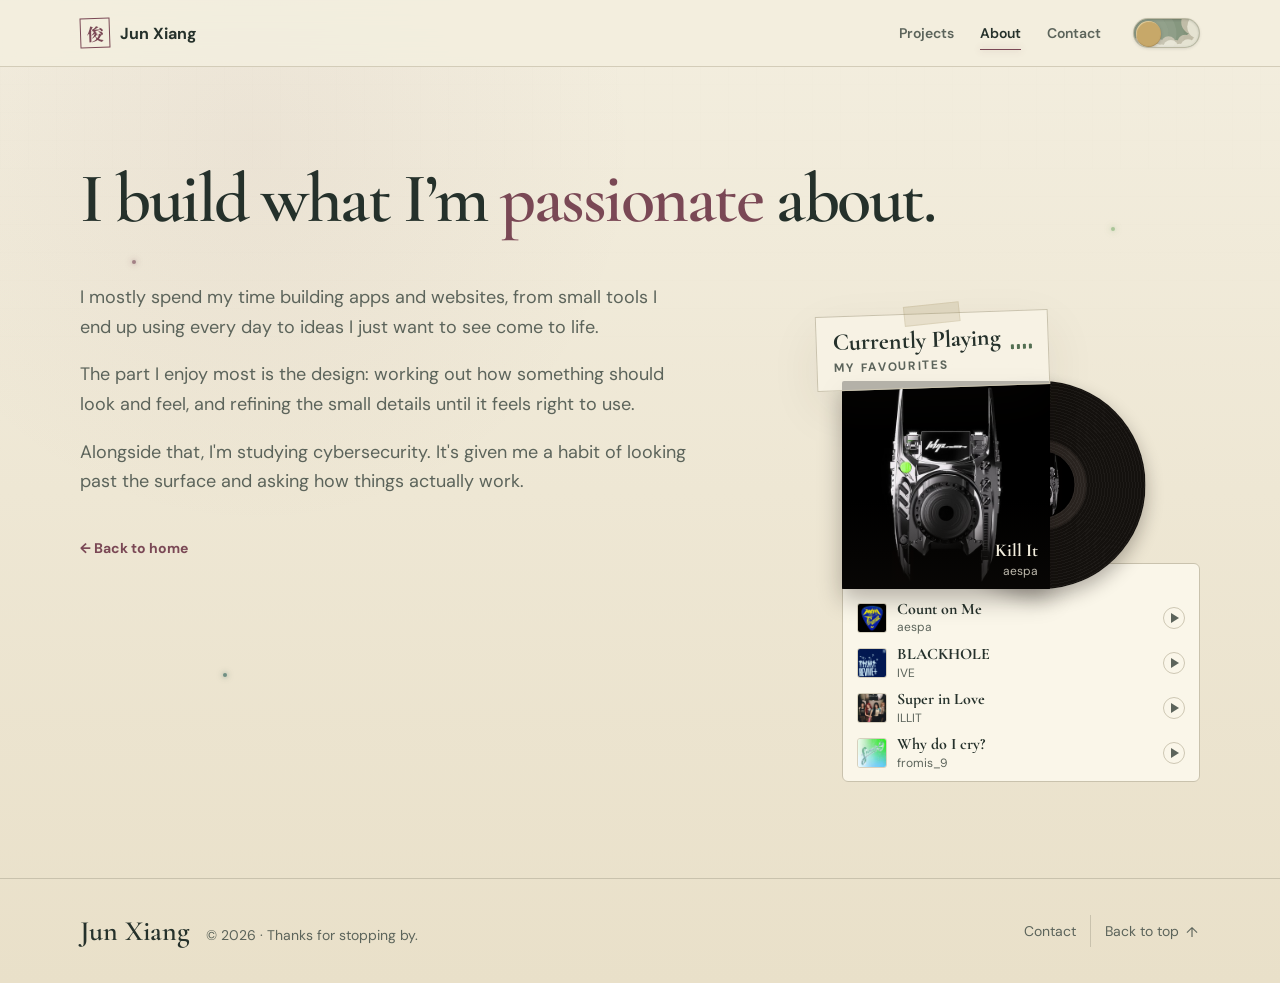
==== commit b156e434: "Standardise buttons and tidy footer - Share one button style across all pages, with a sage accent an" ====
--- a/about.html
+++ b/about.html
@@ -226,7 +226,7 @@
 
         <div class="footer-links">
           <a class="footer-contact" href="index.html#contact" data-contact-nav>Contact</a>
-          <a class="footer-back-link" href="#main">Back to top <span aria-hidden="true">↑</span></a>
+          <a class="footer-back-link" href="#main">Back to top <span class="fly-arrow fly-arrow--up" aria-hidden="true"><span>↑</span><span>↑</span></span></a>
         </div>
       </div>
     </div>
--- a/style.css
+++ b/style.css
@@ -14,6 +14,7 @@
   --green-deep: #344c3d;
   --plum: #7a4855;
   --plum-deep: #5e3440;
+  --button-accent: var(--green);
   --gold: #9a7b45;
   --max-width: 1120px;
   --text-micro: 12px;
@@ -66,6 +67,7 @@
   --green-deep: #bfd0a6;
   --plum: #c07c8f;
   --plum-deep: #d59aae;
+  --button-accent: var(--green-deep);
   --gold: #c7a869;
   --shadow: 0 18px 55px rgba(0, 0, 0, 0.24);
   --shelf: #4d4136;
@@ -104,6 +106,9 @@
   scroll-behavior: smooth;
   color-scheme: light;
 }
+
+/* Linked sections stop right under the sticky header line (the header is 67px tall). */
+section[id] { scroll-margin-top: 67px; }
 body {
   margin: 0;
   background:
@@ -700,8 +705,17 @@
 .footer-row {
   display: flex;
   justify-content: space-between;
-  align-items: flex-start;
-  gap: 32px;
+  align-items: center;
+  gap: 12px 32px;
+  flex-wrap: wrap;
+}
+
+/* Name and tagline share one baseline. */
+.footer-brand {
+  display: flex;
+  align-items: baseline;
+  flex-wrap: wrap;
+  gap: 4px 16px;
 }
 .footer-name {
   font-family: var(--font-serif);
@@ -710,14 +724,12 @@
   line-height: 1.1;
   color: var(--ink);
 }
-.footer-inner .footer-tagline { margin-top: 6px; }
 
 /* Footer Links */
 .footer-links {
   display: flex;
-  flex-direction: column;
-  align-items: flex-end;
-  gap: 2px;
+  align-items: center;
+  gap: 14px;
 }
 .footer-contact,
 .footer-back-link {
@@ -728,16 +740,16 @@
   color: var(--muted);
   transition: color .2s ease, text-decoration-color .2s ease;
 }
+.footer-contact,
 .footer-back-link { text-decoration: none; }
-.footer-contact {
-  text-decoration: underline;
-  text-decoration-color: var(--line);
-  text-decoration-thickness: 1px;
-  text-underline-offset: 6px;
+
+/* Thin divider between the two links. */
+.footer-back-link {
+  padding-left: 14px;
+  border-left: 1px solid var(--line);
 }
 .footer-contact:hover,
 .footer-back-link:hover { color: var(--green-deep); }
-.footer-contact:hover { text-decoration-color: var(--green-deep); }
 .footer-contact:focus-visible,
 .footer-back-link:focus-visible {
   outline: var(--focus-ring);
@@ -756,6 +768,7 @@
 @media (max-width: 680px) {
   .container { width: min(calc(100% - 30px), var(--max-width)); }
   .site-header { position: relative; }
+  section[id] { scroll-margin-top: 0; }
   .nav-wrapper { min-height: 72px; flex-wrap: wrap; gap: 12px 18px; padding: 12px 0; }
   .logo { flex: 1; }
 
@@ -846,8 +859,37 @@
   border-color: var(--gold);
   box-shadow: var(--shadow), 0 0 28px color-mix(in srgb, var(--gold) 9%, transparent);
 }
-.text-link span { display: inline-block; transition: transform 220ms ease; }
-.text-link:hover span { transform: translate(2px, -2px); }
+
+/* Flying Arrow: the arrow slides out while a copy slides in from the opposite side. */
+.fly-arrow {
+  position: relative;
+  display: inline-grid;
+  place-items: center;
+  width: 1.2em;
+  height: 1.2em;
+  overflow: hidden;
+}
+.fly-arrow > span:last-child {
+  position: absolute;
+  transform: translate(-150%, 150%);
+}
+a:is(:hover, :focus-visible) .fly-arrow > span:first-child {
+  transition: transform 300ms ease-in-out;
+  transform: translate(150%, -150%);
+}
+a:is(:hover, :focus-visible) .fly-arrow > span:last-child {
+  transition: transform 300ms ease-in-out 100ms;
+  transform: translate(0);
+}
+
+/* Upward variant for back-to-top links. */
+.fly-arrow--up > span:last-child { transform: translateY(150%); }
+a:is(:hover, :focus-visible) .fly-arrow--up > span:first-child { transform: translateY(-150%); }
+a:is(:hover, :focus-visible) .fly-arrow--up > span:last-child { transform: translateY(0); }
+
+@media (prefers-reduced-motion: reduce) {
+  .fly-arrow > span { transition: none !important; }
+}
 .primary-button:focus-visible,
 .text-link:focus-visible,
 .featured-display-link:focus-visible,
@@ -864,6 +906,63 @@
     to { opacity: 1; translate: 0 0; filter: blur(0); }
   }
   .primary-button:active, .hero-actions .text-link:active { transform: translateY(1px) scale(.98); }
+}
+
+
+/* =========================
+   Buttons
+   ========================= */
+
+/* Pill buttons: an outline that fills on hover. Primary buttons start filled. */
+.primary-button,
+.hero-actions .text-link,
+.project-detail-button {
+  display: inline-flex;
+  align-items: center;
+  justify-content: center;
+  border: 1px solid color-mix(in srgb, var(--button-accent) 55%, var(--line));
+  border-radius: 16px;
+  background: linear-gradient(var(--button-accent), var(--button-accent)) no-repeat left / 0% 100%;
+  color: var(--button-accent);
+  font-weight: 700;
+  line-height: 1;
+  transition:
+    transform 160ms ease,
+    background-size 260ms ease,
+    border-color 160ms ease,
+    color 160ms ease;
+}
+
+.primary-button:is(:hover, :focus-visible),
+.hero-actions .text-link:is(:hover, :focus-visible),
+.project-detail-button:is(:hover, :focus-visible) {
+  transform: var(--btn-lift);
+  border-color: var(--button-accent);
+  background-size: 100% 100%;
+  color: var(--paper);
+}
+
+/* Squircle: smoother corners where supported; other browsers show the same 16px rounded corners. */
+@supports (corner-shape: squircle) {
+  .primary-button,
+  .hero-actions .text-link,
+  .project-detail-button {
+    corner-shape: squircle;
+  }
+}
+
+/* Primary: solid ink that sweeps to a slightly softer shade. */
+.primary-button,
+.project-detail-button--primary {
+  --button-sweep: color-mix(in srgb, var(--button-accent) 86%, var(--paper));
+  border-color: var(--button-accent);
+  background: linear-gradient(var(--button-sweep), var(--button-sweep)) no-repeat left / 0% 100% var(--button-accent);
+  color: var(--paper);
+}
+
+.primary-button:is(:hover, :focus-visible),
+.project-detail-button--primary:is(:hover, :focus-visible) {
+  background-size: 100% 100%;
 }
 
 
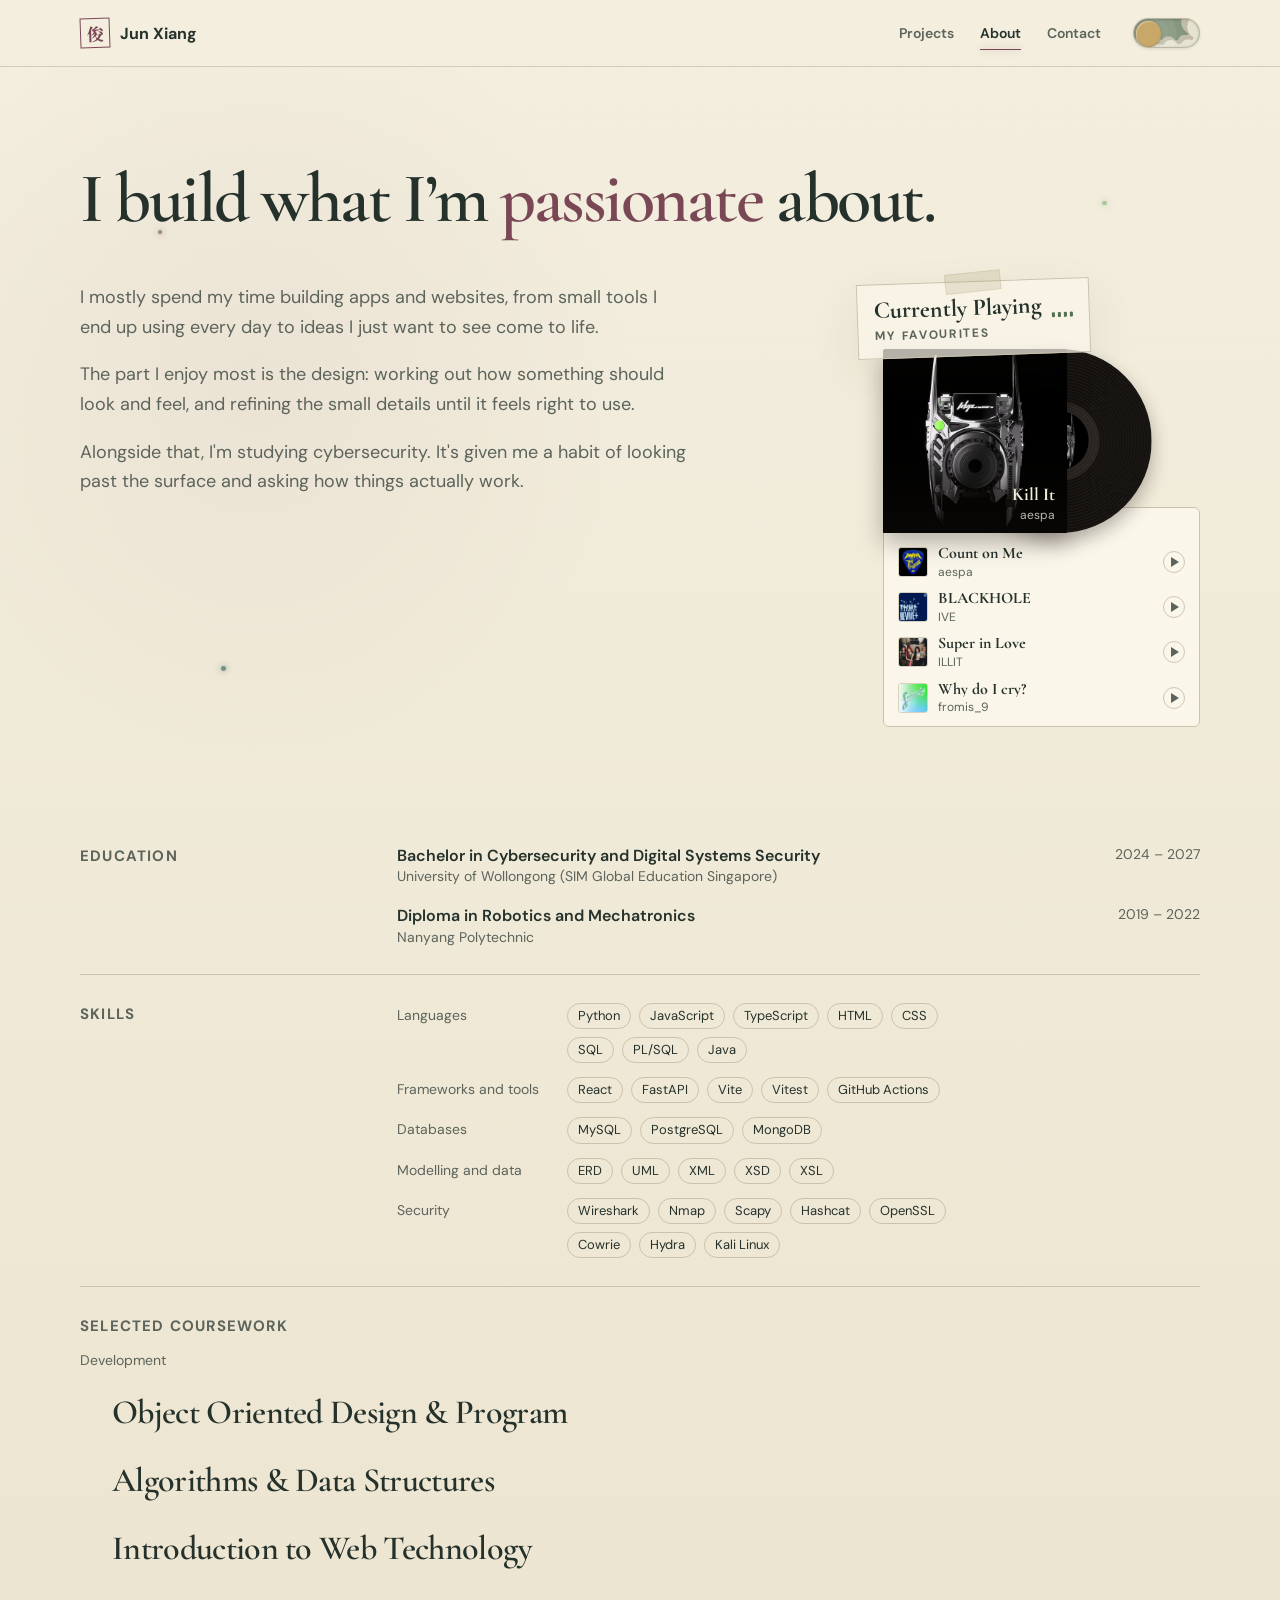
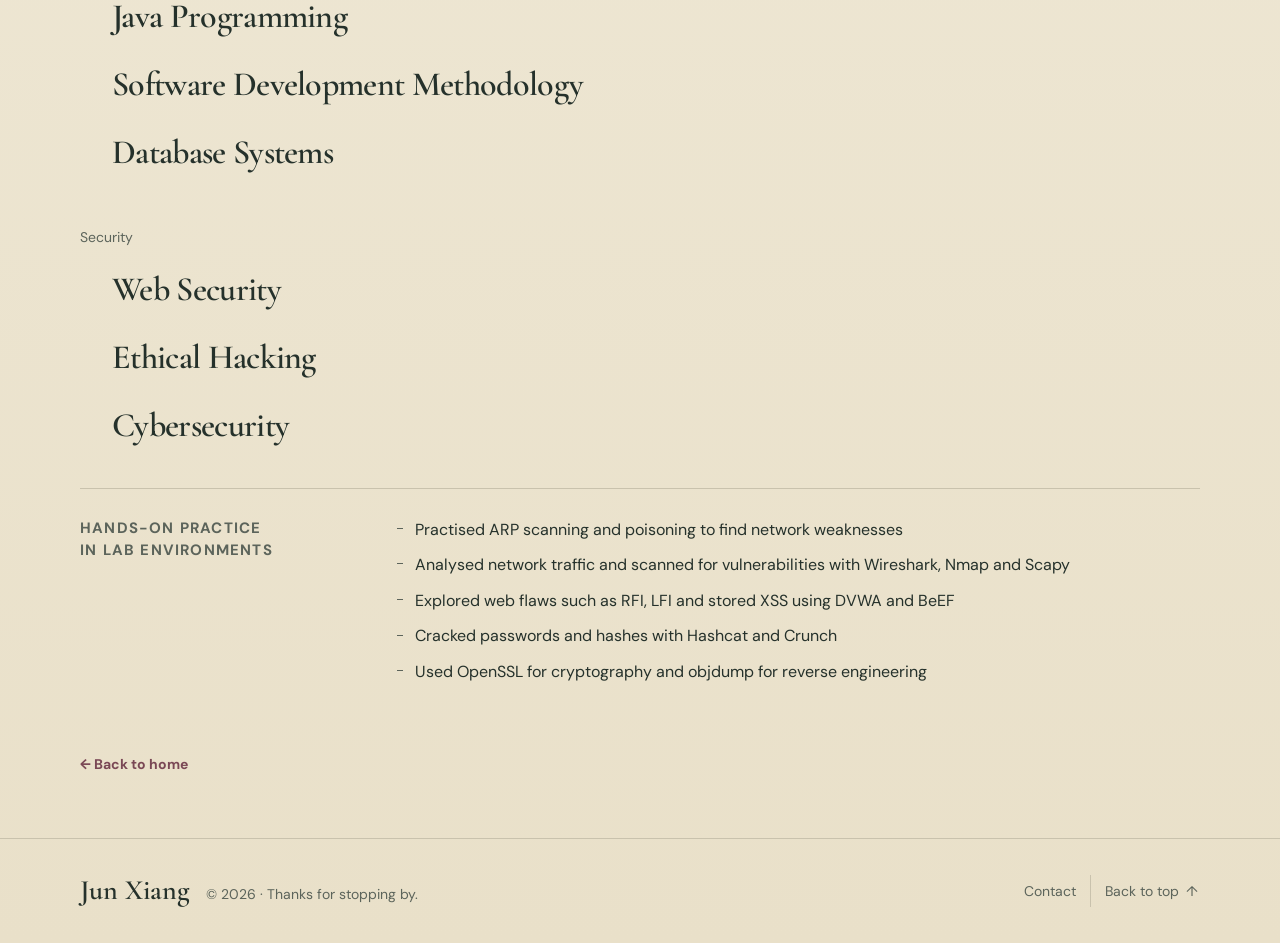
==== commit d4ea4ecc: "Add background section to About page - Add education, skills, selected coursework and hands-on pract" ====
--- a/about.html
+++ b/about.html
@@ -174,8 +174,6 @@
             <p>The part I enjoy most is the design: working out how something should look and feel, and refining the small details until it feels right to use.</p>
             <p>Alongside that, I'm studying cybersecurity. It's given me a habit of looking past the surface and asking how things actually work.</p>
           </div>
-
-          <a class="text-link about-back-link" href="index.html">← Back to home</a>
         </div>
 
         <aside class="album-player listening-note" aria-labelledby="listeningTitle">
@@ -209,6 +207,127 @@
         </aside>
       </div>
     </section>
+
+
+  <!-- =========================
+       Background
+       ========================= -->
+
+  <section id="background" class="about-background section" aria-label="Background">
+    <div class="container">
+      <div class="about-background-list">
+        <div class="about-background-row">
+          <h2>Education</h2>
+          <ul class="about-education">
+            <li>
+              <div>
+                <p class="about-education-title">Bachelor in Cybersecurity and Digital Systems Security</p>
+                <p class="about-education-place">University of Wollongong (SIM Global Education Singapore)</p>
+              </div>
+              <span class="about-education-years">2024 – 2027</span>
+            </li>
+            <li>
+              <div>
+                <p class="about-education-title">Diploma in Robotics and Mechatronics</p>
+                <p class="about-education-place">Nanyang Polytechnic</p>
+              </div>
+              <span class="about-education-years">2019 – 2022</span>
+            </li>
+          </ul>
+        </div>
+
+        <div class="about-background-row">
+          <h2>Skills</h2>
+          <dl class="about-skills">
+          <div>
+            <dt>Languages</dt>
+            <dd><ul class="about-tags"><li>Python</li><li>JavaScript</li><li>TypeScript</li><li>HTML</li><li>CSS</li><li>SQL</li><li>PL/SQL</li><li>Java</li></ul></dd>
+          </div>
+          <div>
+            <dt>Frameworks and tools</dt>
+            <dd><ul class="about-tags"><li>React</li><li>FastAPI</li><li>Vite</li><li>Vitest</li><li>GitHub Actions</li></ul></dd>
+          </div>
+          <div>
+            <dt>Databases</dt>
+            <dd><ul class="about-tags"><li>MySQL</li><li>PostgreSQL</li><li>MongoDB</li></ul></dd>
+          </div>
+          <div>
+            <dt>Modelling and data</dt>
+            <dd><ul class="about-tags"><li>ERD</li><li>UML</li><li>XML</li><li>XSD</li><li>XSL</li></ul></dd>
+          </div>
+          <div>
+            <dt>Security</dt>
+            <dd><ul class="about-tags"><li>Wireshark</li><li>Nmap</li><li>Scapy</li><li>Hashcat</li><li>OpenSSL</li><li>Cowrie</li><li>Hydra</li><li>Kali Linux</li></ul></dd>
+          </div>
+          </dl>
+        </div>
+
+        <div class="about-background-row about-background-row--wide">
+          <h2>Selected coursework</h2>
+          <div class="about-flow-group">
+            <h3>Development</h3>
+            <ul class="about-flow">
+              <li class="about-flow-item">
+                <button class="about-flow-name" type="button" aria-expanded="false">Object Oriented Design &amp; Program</button>
+                <span class="about-flow-band" data-name="Object Oriented Design &amp; Program">Object-oriented design and programming in Python</span>
+              </li>
+              <li class="about-flow-item">
+                <button class="about-flow-name" type="button" aria-expanded="false">Algorithms &amp; Data Structures</button>
+                <span class="about-flow-band" data-name="Algorithms &amp; Data Structures">Algorithm efficiency and choosing suitable data structures</span>
+              </li>
+              <li class="about-flow-item">
+                <button class="about-flow-name" type="button" aria-expanded="false">Introduction to Web Technology</button>
+                <span class="about-flow-band" data-name="Introduction to Web Technology">HTML, CSS, web forms and client-side scripting</span>
+              </li>
+              <li class="about-flow-item">
+                <button class="about-flow-name" type="button" aria-expanded="false">Java Programming</button>
+                <span class="about-flow-band" data-name="Java Programming">Java classes, constructors, collections and JavaFX</span>
+              </li>
+              <li class="about-flow-item">
+                <button class="about-flow-name" type="button" aria-expanded="false">Software Development Methodology</button>
+                <span class="about-flow-band" data-name="Software Development Methodology">Software life cycle, agile methods and Scrum</span>
+              </li>
+              <li class="about-flow-item">
+                <button class="about-flow-name" type="button" aria-expanded="false">Database Systems</button>
+                <span class="about-flow-band" data-name="Database Systems">Database normalisation, indexing, PL/pgSQL and NoSQL (MongoDB)</span>
+              </li>
+            </ul>
+          </div>
+
+          <div class="about-flow-group">
+            <h3>Security</h3>
+            <ul class="about-flow">
+              <li class="about-flow-item">
+                <button class="about-flow-name" type="button" aria-expanded="false">Web Security</button>
+                <span class="about-flow-band" data-name="Web Security">Web vulnerabilities, exploits and mitigation techniques</span>
+              </li>
+              <li class="about-flow-item">
+                <button class="about-flow-name" type="button" aria-expanded="false">Ethical Hacking</button>
+                <span class="about-flow-band" data-name="Ethical Hacking">Ethical hacking tools, reconnaissance and penetration testing</span>
+              </li>
+              <li class="about-flow-item">
+                <button class="about-flow-name" type="button" aria-expanded="false">Cybersecurity</button>
+                <span class="about-flow-band" data-name="Cybersecurity">Cyber threats and attacks, malware, cloud security and digital forensics</span>
+              </li>
+            </ul>
+          </div>
+        </div>
+
+        <div class="about-background-row">
+          <h2>Hands-on practice in lab environments</h2>
+          <ul class="about-practice">
+            <li>Practised ARP scanning and poisoning to find network weaknesses</li>
+            <li>Analysed network traffic and scanned for vulnerabilities with Wireshark, Nmap and Scapy</li>
+            <li>Explored web flaws such as RFI, LFI and stored XSS using DVWA and BeEF</li>
+            <li>Cracked passwords and hashes with Hashcat and Crunch</li>
+            <li>Used OpenSSL for cryptography and objdump for reverse engineering</li>
+          </ul>
+        </div>
+      </div>
+
+      <a class="text-link about-back-link" href="index.html">← Back to home</a>
+    </div>
+  </section>
   </main>
 
 
--- a/about.css
+++ b/about.css
@@ -5,6 +5,7 @@
 .about-page {
   min-height: calc(100vh - 130px);
   padding-top: 96px;
+  padding-bottom: 16px;
 }
 
 .about-page-grid {
@@ -162,8 +163,8 @@
 /* Album Player */
 .listening-note {
   position: relative;
-  width: min(88%, 440px);
-  margin-top: 72px;
+  width: min(78%, 380px);
+  margin-top: 40px;
   justify-self: end;
 }
 
@@ -285,7 +286,7 @@
 
 .track-row {
   width: 100%;
-  min-height: 42px;
+  min-height: 38px;
   display: grid;
   grid-template-columns: 30px minmax(0, 1fr) 22px;
   align-items: center;
@@ -463,7 +464,6 @@
 
   .about-summary { grid-row: 2; }
   .listening-note { grid-row: 3; }
-  .about-back-link { grid-row: 4; justify-self: start; }
 
   .listening-note {
     margin-top: 28px;
@@ -496,10 +496,218 @@
 
 
   .listening-note {
-    width: min(100%, 440px);
+    width: min(88%, 380px);
   }
 }
 
 @media (prefers-reduced-motion: reduce) {
   .album-vinyl-label { animation: none; }
 }
+
+
+
+/* =========================
+   Background
+   ========================= */
+
+.about-background { min-height: 0; padding-top: 8px; padding-bottom: 64px; }
+
+/* Rows sit on hairlines, with the label on the left and the content on the right. */
+.about-background-row {
+  display: grid;
+  grid-template-columns: minmax(160px, 240px) minmax(0, 1fr);
+  gap: 12px clamp(32px, 6vw, 80px);
+  padding: 28px 0;
+  border-top: 1px solid var(--line);
+}
+
+.about-background-row:first-child { border-top: 0; padding-top: 0; }
+
+.about-background-row > h2 {
+  margin: 0;
+  color: var(--muted);
+  font-size: 15px;
+  font-weight: 700;
+  letter-spacing: .08em;
+  line-height: 1.5;
+  text-transform: uppercase;
+}
+
+.about-background ul,
+.about-background dl { margin: 0; padding: 0; list-style: none; }
+
+.about-education { display: grid; gap: 20px; }
+.about-education li { display: flex; flex-wrap: wrap; justify-content: space-between; gap: 4px 24px; }
+.about-education p { margin: 0; }
+.about-education-title { color: var(--ink); font-weight: 600; line-height: 1.4; }
+.about-education-place { margin-top: 2px; color: var(--muted); font-size: var(--text-sm); }
+.about-education-years { color: var(--muted); font-size: var(--text-sm); font-variant-numeric: tabular-nums; }
+
+/* Skills */
+/* Each group's name sits on the same line as its chips. */
+.about-skills { display: grid; gap: 14px; }
+.about-skills > div { display: flex; align-items: baseline; gap: 8px 20px; }
+.about-skills dt { flex: 0 0 150px; color: var(--muted); font-size: var(--text-sm); }
+.about-skills dd { flex: 1; min-width: 0; margin: 0; }
+.about-skills .about-tags { max-width: 380px; }
+
+.about-tags { display: flex; flex-wrap: wrap; gap: 8px; }
+.about-tags li {
+  padding: 3px 10px;
+  border: 1px solid var(--line);
+  border-radius: 999px;
+  color: var(--ink);
+  font-size: 13px;
+  line-height: 1.4;
+}
+
+/* Courses: a full-width list; on hover a band slides in from the edge the pointer came from. */
+.about-background-row--wide { grid-template-columns: 1fr; }
+
+.about-flow-group + .about-flow-group { margin-top: 28px; }
+
+.about-flow-group h3 {
+  margin: 0 0 8px;
+  color: var(--muted);
+  font-size: var(--text-sm);
+  font-weight: 400;
+  line-height: 1.5;
+}
+
+.about-flow-item {
+  position: relative;
+  display: flex;
+  align-items: center;
+  min-height: 68px;
+  padding: 0 clamp(16px, 3vw, 32px);
+  overflow: hidden;
+  color: var(--ink);
+}
+.about-flow-item:has(.about-flow-name:focus-visible) { outline: var(--focus-ring); outline-offset: -2px; }
+
+/* The name is a button so keyboard and touch users can open the description too. */
+.about-flow-name {
+  flex: 1;
+  align-self: stretch;
+  padding: 0;
+  border: 0;
+  background: none;
+  color: inherit;
+  cursor: default;
+  text-align: left;
+  font-family: var(--font-serif);
+  font-size: clamp(24px, 2.8vw, 34px);
+  font-weight: 600;
+  line-height: 1.1;
+  letter-spacing: -.02em;
+}
+
+/* The band covers the row and shows the description. */
+.about-flow-band {
+  position: absolute;
+  inset: 0;
+  display: flex;
+  align-items: center;
+  gap: clamp(16px, 3vw, 40px);
+  padding: 0 clamp(16px, 3vw, 32px);
+  background: var(--button-accent);
+  color: var(--paper);
+  font-size: clamp(15px, 1.6vw, 18px);
+  font-weight: 600;
+  transform: translateY(101%);
+  transition: transform 420ms cubic-bezier(.22, 1, .36, 1);
+}
+
+/* The name stays in place on the band; the empty alt text keeps screen readers from reading it twice. */
+.about-flow-band::before {
+  content: attr(data-name) / "";
+  flex: none;
+  font-family: var(--font-serif);
+  font-size: clamp(24px, 2.8vw, 34px);
+  font-weight: 600;
+  letter-spacing: -.02em;
+  line-height: 1.1;
+}
+.about-flow-item[data-from="top"] .about-flow-band { transform: translateY(-101%); }
+.about-flow-name:focus-visible { outline: none; }
+.about-flow-item:is(:hover, .is-open) .about-flow-band,
+.about-flow-item:has(.about-flow-name:focus-visible) .about-flow-band { transform: translateY(0); }
+
+/* Touch screens have no hover and phones are too narrow for the band, so a tap opens a row instead. */
+@media (hover: none), (max-width: 680px) {
+  .about-flow-item { display: block; padding: 0 clamp(16px, 3vw, 32px); transition: background 240ms ease, color 240ms ease; }
+  .about-flow-name {
+    display: flex;
+    align-items: center;
+    justify-content: space-between;
+    gap: 16px;
+    width: 100%;
+    min-height: 64px;
+    cursor: pointer;
+  }
+  .about-flow-name::after {
+    content: "+";
+    flex: none;
+    color: var(--muted);
+    font-family: var(--font-sans);
+    font-size: 22px;
+    font-weight: 400;
+    line-height: 1;
+  }
+  .about-flow-item.is-open { background: var(--button-accent); color: var(--paper); }
+  .about-flow-item.is-open .about-flow-name::after { content: "−"; color: var(--paper); }
+
+  .about-flow-band::before { content: none; }
+  .about-flow-band {
+    position: static;
+    display: block;
+    max-height: 0;
+    padding: 0;
+    background: none;
+    color: inherit;
+    font-weight: 400;
+    line-height: 1.5;
+    visibility: hidden;
+    opacity: 0;
+    transition: max-height 300ms ease, padding 300ms ease, opacity 220ms ease, visibility 0s 300ms;
+  }
+  .about-flow-item.is-open .about-flow-band {
+    max-height: 8em;
+    padding-bottom: 16px;
+    visibility: visible;
+    opacity: 1;
+    transition: max-height 300ms ease, padding 300ms ease, opacity 220ms ease;
+  }
+
+  /* Match the specificity of the edge rules so a tapped row never moves its description. */
+  .about-flow-item .about-flow-band,
+  .about-flow-item[data-from] .about-flow-band,
+  .about-flow-item:is(:hover, .is-open) .about-flow-band,
+  .about-flow-item:has(.about-flow-name:focus-visible) .about-flow-band { transform: none; }
+}
+
+@media (prefers-reduced-motion: reduce) {
+  .about-flow-band, .about-flow-item { transition: none !important; }
+}
+
+/* Practice */
+.about-practice { display: grid; gap: 10px; }
+.about-practice li { position: relative; padding-left: 18px; color: var(--ink); line-height: 1.6; }
+.about-practice li::before {
+  content: "";
+  position: absolute;
+  top: .7em;
+  left: 0;
+  width: 6px;
+  height: 1px;
+  background: var(--muted);
+}
+
+@media (max-width: 680px) {
+  .about-background-row { grid-template-columns: 1fr; padding: 24px 0; }
+
+  /* On phones there is no room beside the chips, so each name goes above them. */
+  .about-skills > div { display: block; }
+  .about-skills dt { margin-bottom: 8px; }
+  .about-skills .about-tags { max-width: none; }
+}
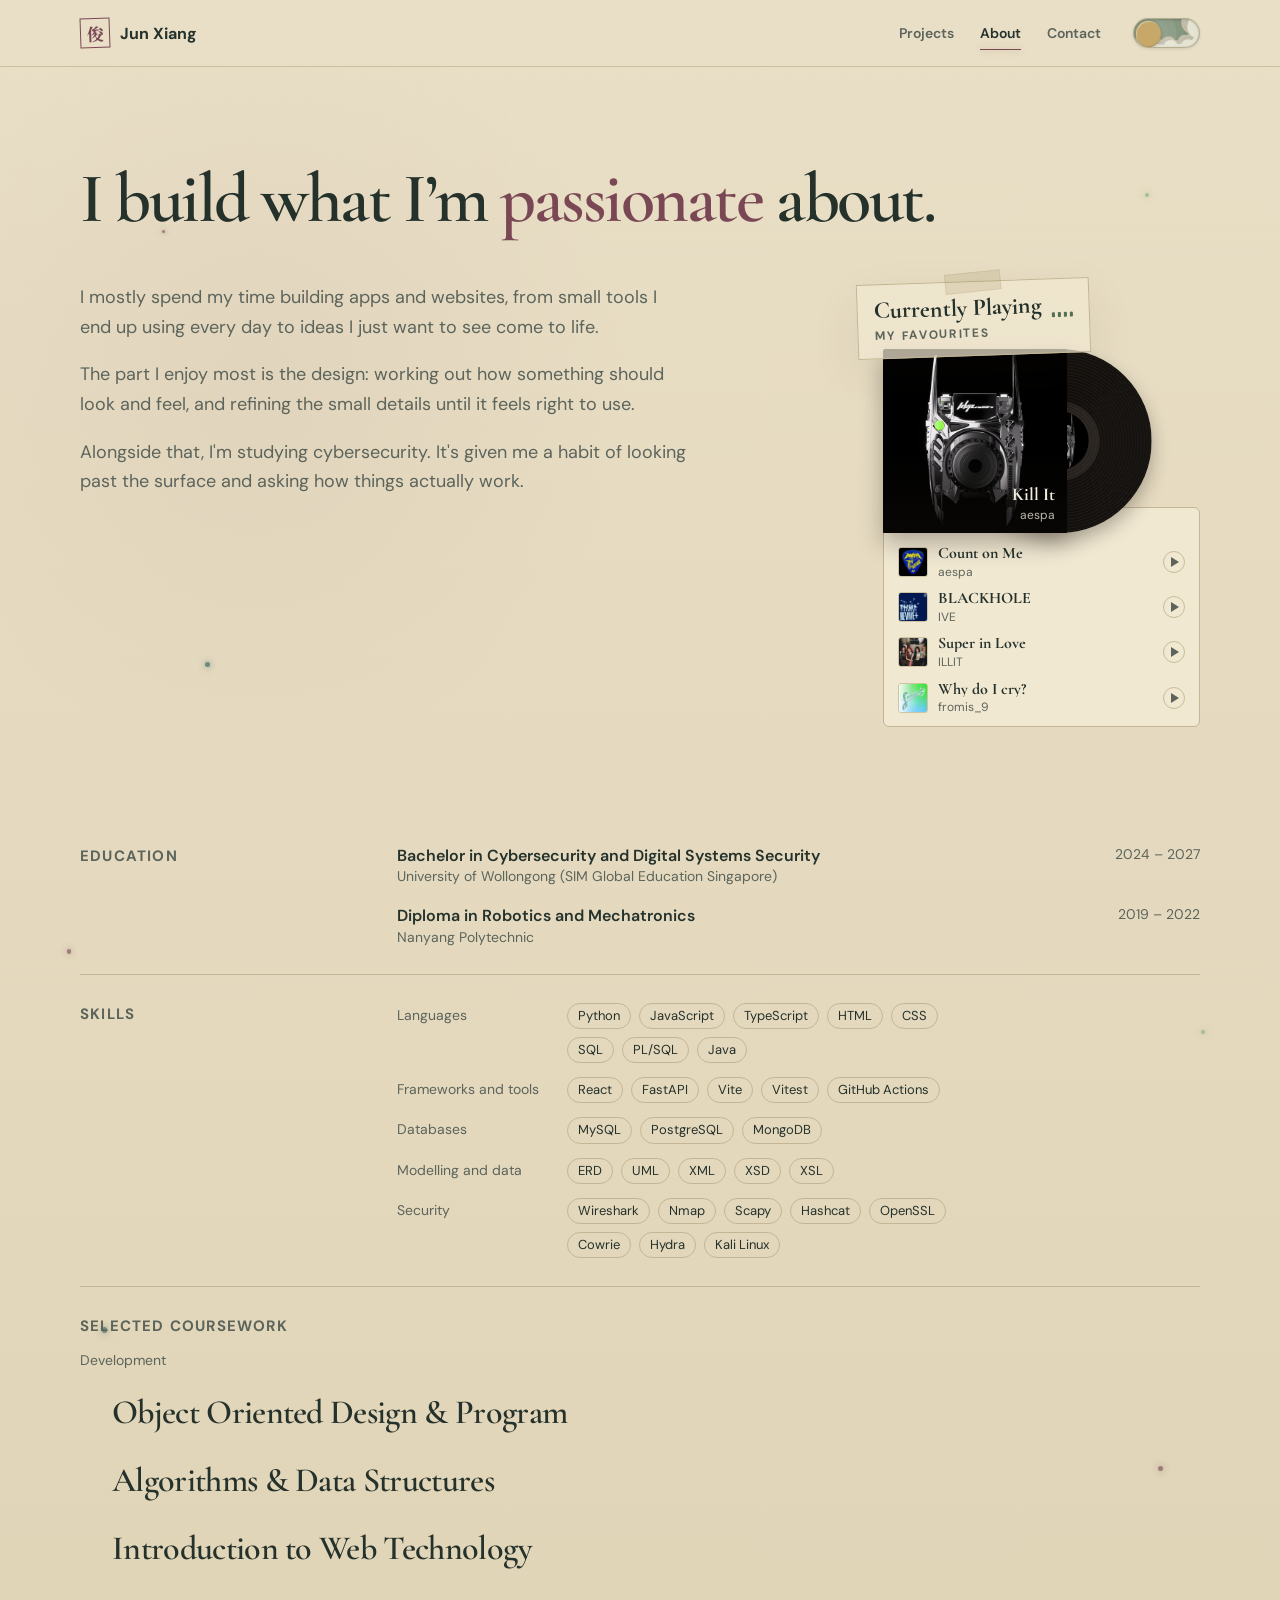
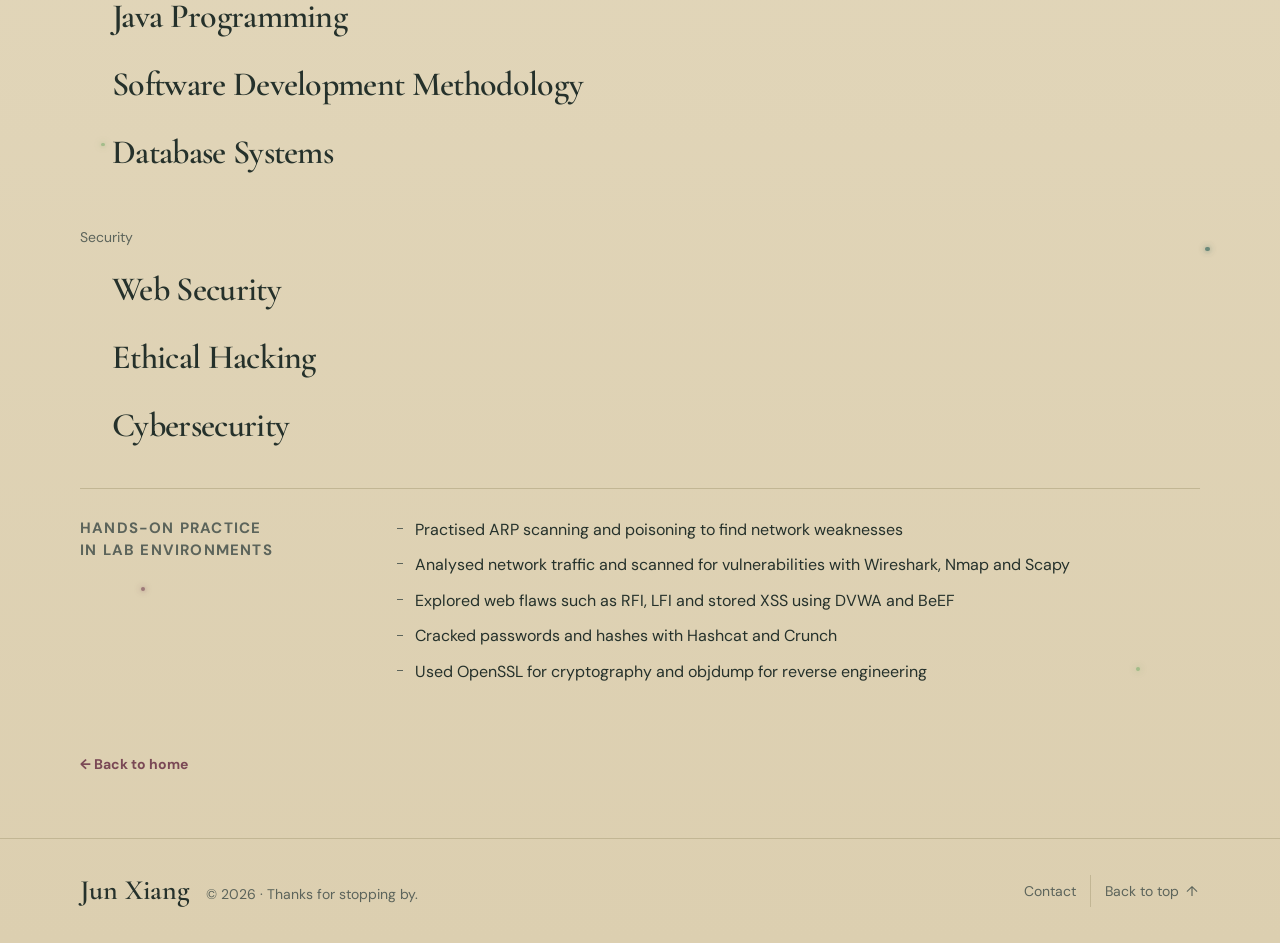
==== commit 043bb672: "Redesign bookshelf with spine books and 3D pullout animation - Lay books on their sides as spine sta" ====
--- a/about.html
+++ b/about.html
@@ -362,6 +362,7 @@
 
   <!-- Shared theme, spirit-light, and utility interactions -->
   <script src="script.js"></script>
+  <script src="contact.js"></script>
 
 </body>
 </html>
--- a/style.css
+++ b/style.css
@@ -3,13 +3,13 @@
    ========================= */
 
 :root {
-  --paper: #f3eedf;
-  --paper-deep: #e9e0c9;
-  --surface: #faf6e9;
-  --surface-2: #f0ead8;
+  --paper: #e9dfc6;
+  --paper-deep: #dccfb0;
+  --surface: #f1e8d2;
+  --surface-2: #e6dac0;
   --ink: #25312b;
   --muted: #5c645b;
-  --line: #c9c2ad;
+  --line: #c2b694;
   --green: #536f52;
   --green-deep: #344c3d;
   --plum: #7a4855;
@@ -23,6 +23,7 @@
   --text-lg: 20px;
   --hit-target: 44px;
   --btn-lift: translateY(-2px);
+  --ease-out: cubic-bezier(.22, 1, .36, 1);
   --focus-ring: 2px solid var(--gold);
   --focus-ring-offset: 5px;
   --font-serif: "Cormorant Garamond", Georgia, serif;
@@ -32,8 +33,8 @@
   --shelf-dark: #46382c;
   --shelf-back: #5f4d3c;
   --shelf-back-deep: #4d3e31;
-  --projects-bg: #e5ddcf;
-  --projects-bg-deep: #d8cdbc;
+  --projects-bg: #dccfb3;
+  --projects-bg-deep: #cfc0a1;
   --projects-accent: #927f72;
   --magic: #a56d43;
   --magic-glow: rgba(165, 109, 67, .18);
@@ -626,6 +627,7 @@
 @media (max-width: 680px) {
   #bookshelf .spirit-light:not(:nth-child(3n + 1)) { display: none; }
   #projects .spirit-light:nth-child(even) { display: none; }
+  #background .spirit-light:nth-child(even) { display: none; }
 }
 
 /* Off-screen sections hold their lights and shelf sprites mid-motion. */
@@ -804,6 +806,7 @@
   }
 }
 
+
 /* =========================
    Shimmer Text
    ========================= */
@@ -854,6 +857,7 @@
 /* =========================
    Shared Interaction Details
    ========================= */
+
 .apothecary-note:hover,
 .apothecary-note:focus-within {
   border-color: var(--gold);
--- a/about.css
+++ b/about.css
@@ -108,6 +108,7 @@
       0 0 6px color-mix(in srgb, var(--glow-gold) 65%, transparent),
       0 0 20px 2px color-mix(in srgb, var(--glow-sage) 45%, transparent);
   }
+
   /* A glow fades into a pale page, so light mode uses a dark inner shadow instead. */
   /* Multiply deepens the page beneath, which reads like ink rather than a faded glow. */
   [data-theme='light'] .about-border-glow { mix-blend-mode: multiply; }
@@ -448,6 +449,7 @@
   text-transform: uppercase;
 }
 
+
 /* =========================
    Responsive CSS
    ========================= */
@@ -503,7 +505,6 @@
 @media (prefers-reduced-motion: reduce) {
   .album-vinyl-label { animation: none; }
 }
-
 
 
 /* =========================
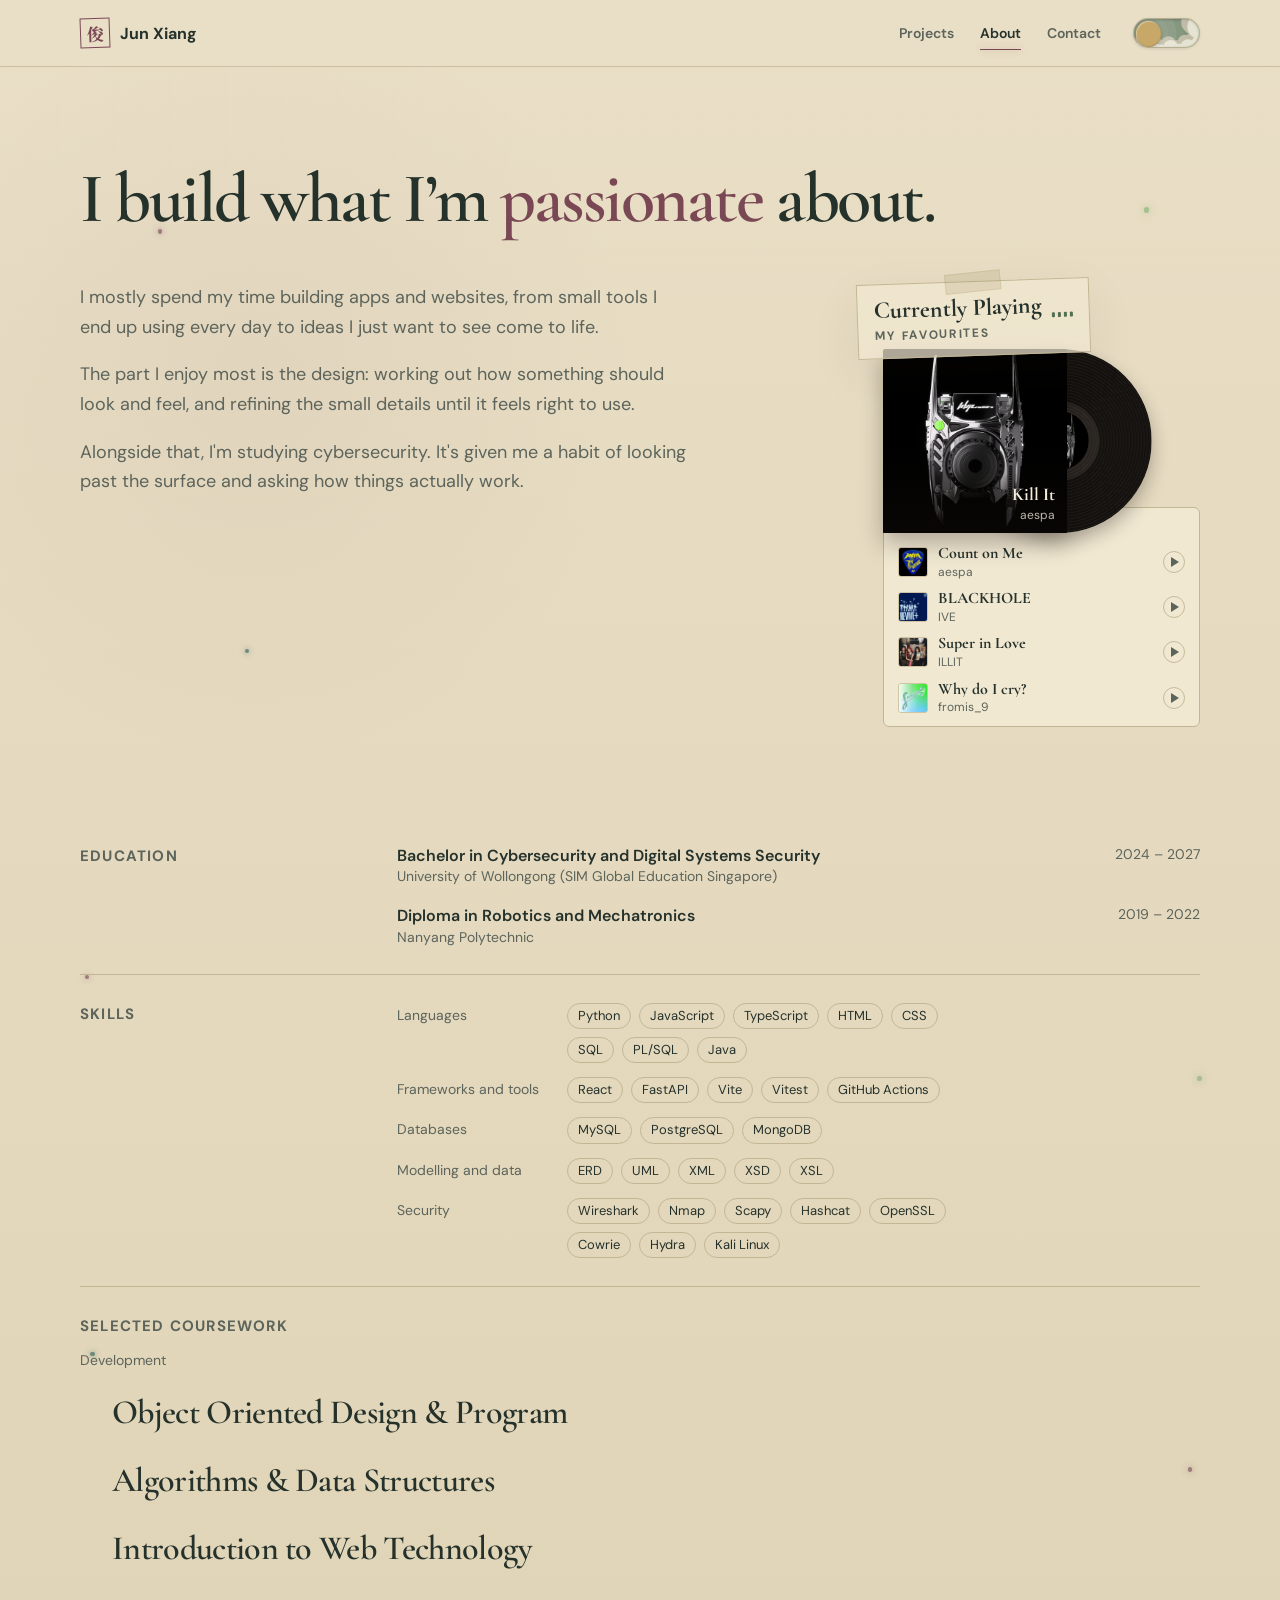
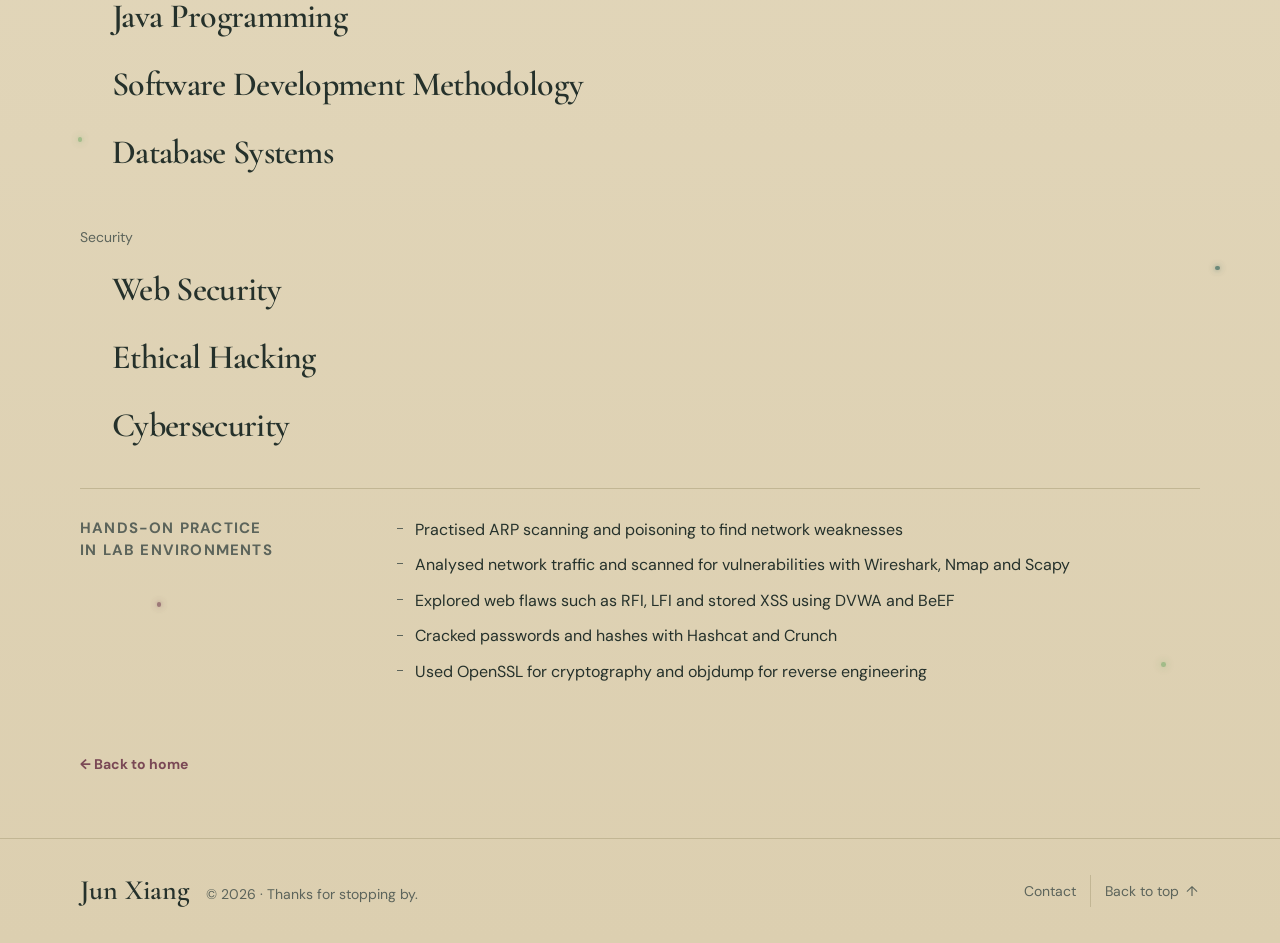
==== commit adf36b78: "Replace page ripple with iris transition - Close the screen to a point and open onto the next page -" ====
--- a/about.html
+++ b/about.html
@@ -32,8 +32,9 @@
         localStorage.getItem('portfolio-theme') ||
         (matchMedia('(prefers-color-scheme: light)').matches ? 'light' : 'dark');
 
-      if (sessionStorage.getItem('portfolio-page-transition')) {
-        document.documentElement.dataset.pageTransition = 'ready';
+      if (sessionStorage.getItem('portfolio-iris-transition')) {
+        document.documentElement.dataset.irisTransition = 'closed';
+        sessionStorage.removeItem('portfolio-iris-transition');
       }
     } catch (error) {}
   </script>
@@ -45,63 +46,6 @@
 
 <body>
   <a class="skip-link" href="#main">Skip to Content</a>
-
-
-  <!-- =========================
-       Page Transition
-       ========================= -->
-
-  <div class="page-transition" aria-hidden="true">
-    <svg class="page-transition__filter-defs" aria-hidden="true">
-      <filter id="pageTransitionWaterSoft" x="-12%" y="-55%" width="124%" height="210%">
-        <feTurbulence
-          type="turbulence"
-          baseFrequency="0.006 0.009"
-          numOctaves="2"
-          seed="4"
-          result="turbulence"
-        >
-          <animate
-            attributeName="baseFrequency"
-            dur="3.2s"
-            values="0.006 0.009; 0.011 0.014; 0.006 0.009"
-            repeatCount="indefinite"
-          ></animate>
-        </feTurbulence>
-        <feDisplacementMap
-          in="SourceGraphic"
-          in2="turbulence"
-          scale="11"
-          xChannelSelector="R"
-          yChannelSelector="G"
-        ></feDisplacementMap>
-      </filter>
-
-      <filter id="pageTransitionWaterStrong" x="-12%" y="-55%" width="124%" height="210%">
-        <feTurbulence
-          type="turbulence"
-          baseFrequency="0.008 0.011"
-          numOctaves="2"
-          seed="8"
-          result="turbulence"
-        >
-          <animate
-            attributeName="baseFrequency"
-            dur="2.4s"
-            values="0.008 0.011; 0.014 0.018; 0.009 0.013; 0.008 0.011"
-            repeatCount="indefinite"
-          ></animate>
-        </feTurbulence>
-        <feDisplacementMap
-          in="SourceGraphic"
-          in2="turbulence"
-          scale="0"
-          xChannelSelector="R"
-          yChannelSelector="G"
-        ></feDisplacementMap>
-      </filter>
-    </svg>
-  </div>
 
 
   <!-- =========================
--- a/style.css
+++ b/style.css
@@ -455,49 +455,54 @@
 
 
 /* =========================
-   Page Transition
-   ========================= */
-
-.page-transition {
+   Iris Transition
+   ========================= */
+
+/* Home and About close in like an iris, wipe blank, then open onto the next page. */
+@property --iris-radius {
+  syntax: "<length>";
+  inherits: false;
+  initial-value: 65vmax;
+}
+
+/* Iris sheet: blank paper with a round hole, edged with a thin gold ring */
+html[data-iris-transition]::after {
+  content: "";
   position: fixed;
-  z-index: 1000;
   inset: 0;
-  visibility: hidden;
+  z-index: 2000;
   pointer-events: none;
-}
-
-.page-transition__filter-defs {
-  position: absolute;
-  width: 0;
-  height: 0;
-}
-
-/* Apply the stronger liquid distortion while leaving the current page. */
-html.page-transition-active .site-header,
-html.page-transition-active main,
-html.page-transition-active .site-footer {
-  filter: url("#pageTransitionWaterStrong");
-  will-change: filter;
-}
-
-/* Keep a softer liquid distortion while the destination page settles in. */
-html[data-page-transition="ready"] .site-header,
-html[data-page-transition="ready"] main,
-html[data-page-transition="ready"] .site-footer {
-  filter: url("#pageTransitionWaterSoft");
-  will-change: filter;
-}
-
-.page-transition.is-covering,
-.page-transition.is-revealing,
-html[data-page-transition="ready"] .page-transition {
-  visibility: visible;
-  pointer-events: auto;
-}
-
-html.page-transition-active,
-html[data-page-transition="ready"] {
-  overflow: hidden;
+  background: radial-gradient(
+    circle at 50% 50%,
+    transparent calc(var(--iris-radius) - 2px),
+    var(--gold) var(--iris-radius),
+    var(--paper) calc(var(--iris-radius) + 3px)
+  );
+}
+
+/* Close: the hole shrinks from the screen edges to the centre. */
+html[data-iris-transition="close"]::after { animation: iris-transition-close 340ms cubic-bezier(.55, 0, .45, 1) both; }
+
+/* Arrival: the new page stays blank until the script starts the reveal. */
+html[data-iris-transition="closed"]::after {
+  --iris-radius: 0px;
+  animation: iris-transition-open 400ms 1600ms ease-out both;
+}
+
+/* Open: the hole grows to reveal the page. */
+html[data-iris-transition="open"]::after { animation: iris-transition-open 650ms cubic-bezier(.2, .7, .2, 1) both; }
+
+@keyframes iris-transition-close {
+  from { --iris-radius: 65vmax; }
+  to { --iris-radius: 0px; }
+}
+@keyframes iris-transition-open {
+  from { --iris-radius: 0px; }
+  to { --iris-radius: 65vmax; }
+}
+
+@media (prefers-reduced-motion: reduce) {
+  html[data-iris-transition]::after { display: none; }
 }
 
 
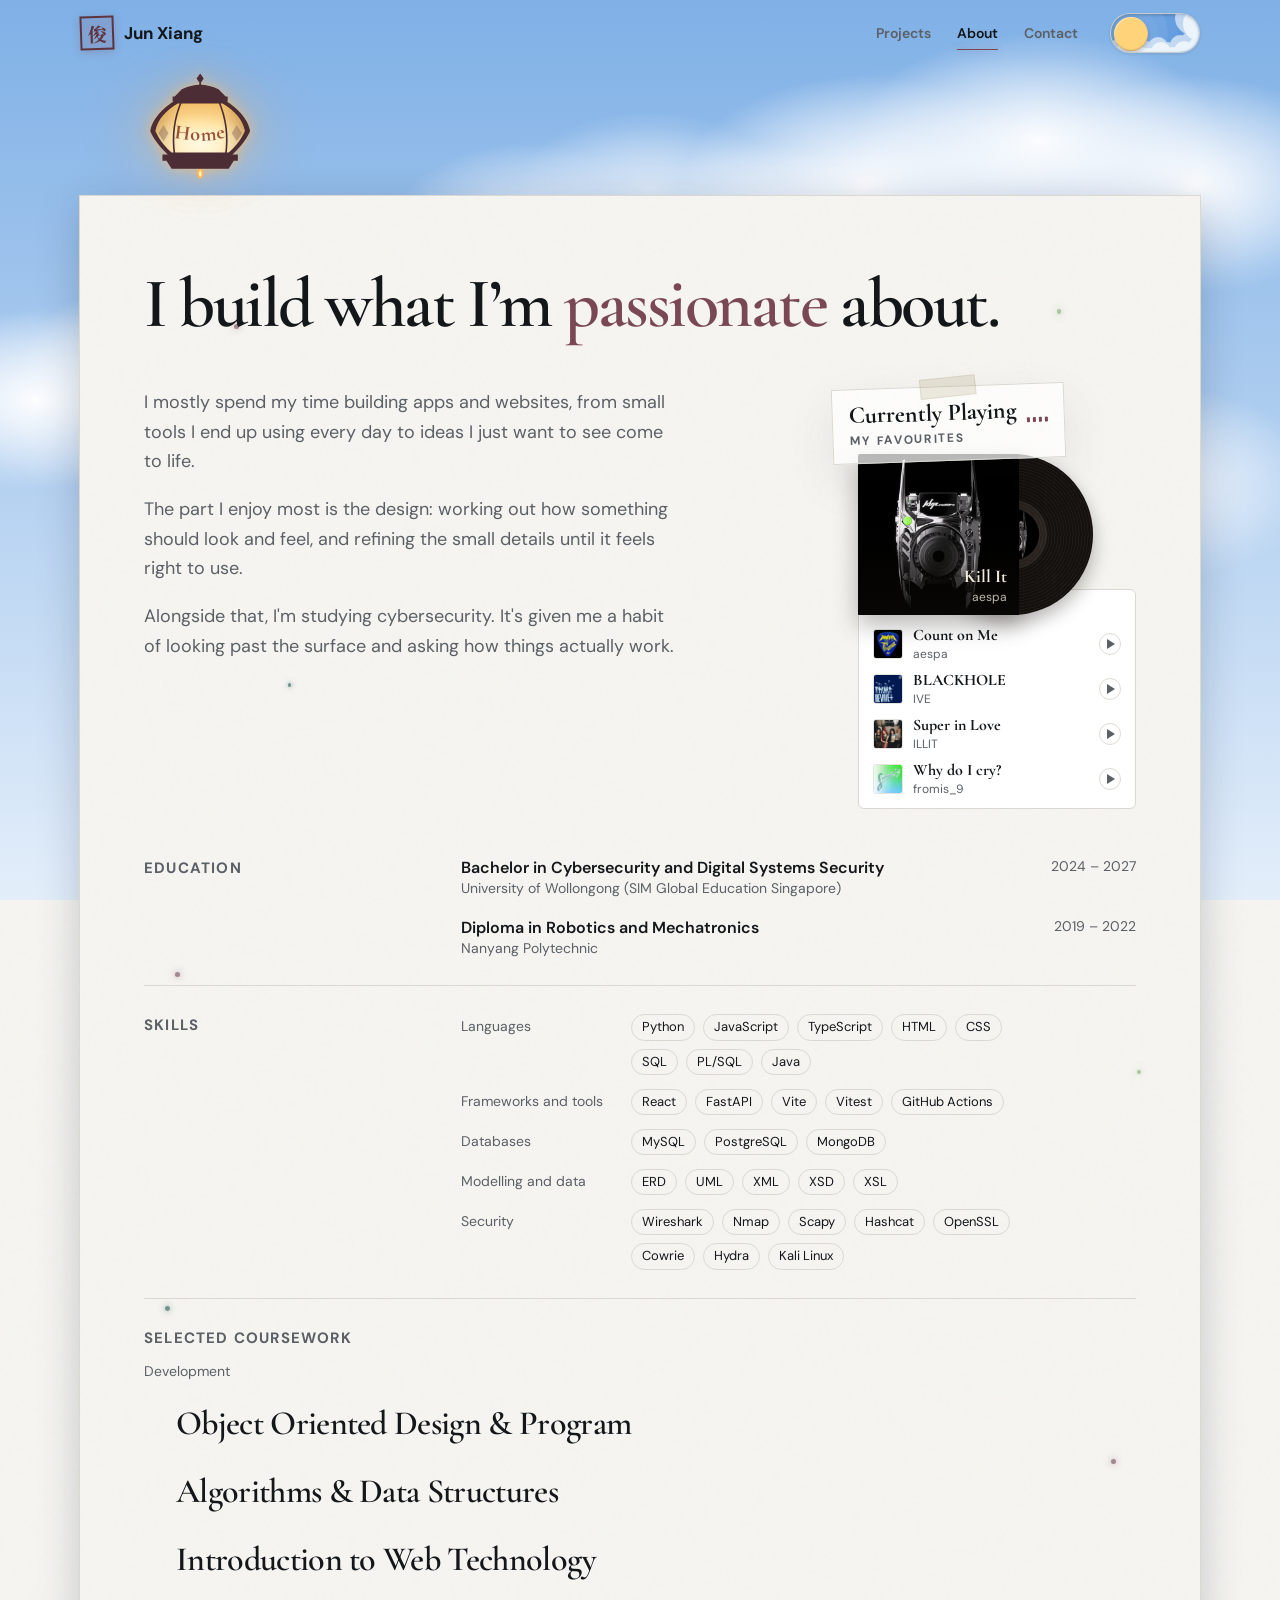
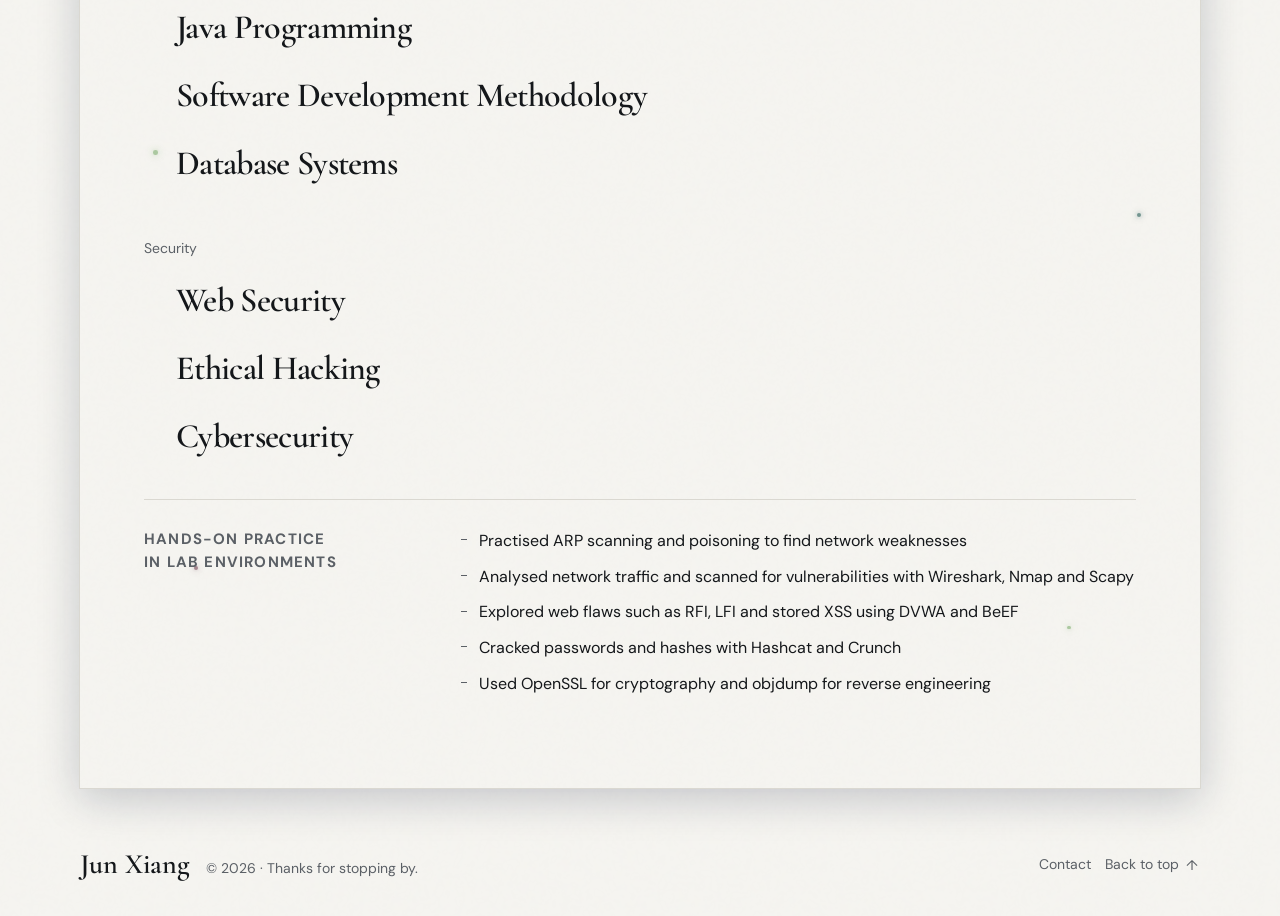
==== commit a3cd4459: "Redesign entire portfolio - Add sky hero with a 3D desk and featured project badges - Add a sky lant" ====
--- a/about.html
+++ b/about.html
@@ -31,15 +31,12 @@
       document.documentElement.dataset.theme =
         localStorage.getItem('portfolio-theme') ||
         (matchMedia('(prefers-color-scheme: light)').matches ? 'light' : 'dark');
-
-      if (sessionStorage.getItem('portfolio-iris-transition')) {
-        document.documentElement.dataset.irisTransition = 'closed';
-        sessionStorage.removeItem('portfolio-iris-transition');
-      }
     } catch (error) {}
   </script>
   <link rel="stylesheet" href="style.css">
   <link rel="stylesheet" href="about.css">
+  <link rel="stylesheet" href="theme.css">
+  <link rel="stylesheet" href="sky.css">
   <meta name="theme-color" content="#f3eedf" media="(prefers-color-scheme: light)">
   <meta name="theme-color" content="#19211d" media="(prefers-color-scheme: dark)">
 </head>
@@ -60,7 +57,7 @@
       </a>
 
       <nav class="nav-links" aria-label="Primary navigation">
-        <a href="index.html#projects">Projects</a>
+        <a href="index.html#cabinet">Projects</a>
         <a class="active" href="about.html">About</a>
         <a href="index.html#contact" data-contact-nav>Contact</a>
       </nav>
@@ -108,17 +105,30 @@
        About Content
        ========================= -->
 
+    <div class="hero-sky about-sky" aria-hidden="true">
+      <span class="sky-stars"></span>
+      <span class="sky-cloud sky-cloud-1"></span>
+      <span class="sky-cloud sky-cloud-2"></span>
+      <span class="sky-cloud sky-cloud-3"></span>
+      <span class="sky-cloud sky-cloud-4"></span>
+    </div>
+
+    <div class="about-lantern-spot"></div>
+
+    <div class="about-sheet">
     <section id="about" class="about-page section">
+      <div class="container">
+        <h1>I build what I’m <span class="about-accent">passionate</span> about.</h1>
+      </div>
+
       <div class="container about-page-grid">
-        <h1>I build what I’m <span class="about-accent">passionate</span> about.</h1>
-
-        <div class="about-intro">
-          <div class="about-summary">
-            <p>I mostly spend my time building apps and websites, from small tools I end up using every day to ideas I just want to see come to life.</p>
-            <p>The part I enjoy most is the design: working out how something should look and feel, and refining the small details until it feels right to use.</p>
-            <p>Alongside that, I'm studying cybersecurity. It's given me a habit of looking past the surface and asking how things actually work.</p>
-          </div>
-        </div>
+          <div class="about-intro">
+            <div class="about-summary">
+              <p>I mostly spend my time building apps and websites, from small tools I end up using every day to ideas I just want to see come to life.</p>
+              <p>The part I enjoy most is the design: working out how something should look and feel, and refining the small details until it feels right to use.</p>
+              <p>Alongside that, I'm studying cybersecurity. It's given me a habit of looking past the surface and asking how things actually work.</p>
+            </div>
+          </div>
 
         <aside class="album-player listening-note" aria-labelledby="listeningTitle">
           <!-- Section Sticky Note -->
@@ -268,10 +278,9 @@
           </ul>
         </div>
       </div>
-
-      <a class="text-link about-back-link" href="index.html">← Back to home</a>
     </div>
   </section>
+    </div>
   </main>
 
 
@@ -307,6 +316,7 @@
   <!-- Shared theme, spirit-light, and utility interactions -->
   <script src="script.js"></script>
   <script src="contact.js"></script>
+  <script src="lantern.js"></script>
 
 </body>
 </html>
--- a/style.css
+++ b/style.css
@@ -3,24 +3,10 @@
    ========================= */
 
 :root {
-  --paper: #e9dfc6;
-  --paper-deep: #dccfb0;
-  --surface: #f1e8d2;
-  --surface-2: #e6dac0;
-  --ink: #25312b;
-  --muted: #5c645b;
-  --line: #c2b694;
-  --green: #536f52;
-  --green-deep: #344c3d;
-  --plum: #7a4855;
-  --plum-deep: #5e3440;
-  --button-accent: var(--green);
   --gold: #9a7b45;
   --max-width: 1120px;
   --text-micro: 12px;
   --text-sm: 14px;
-  --text-base: 16px;
-  --text-lg: 20px;
   --hit-target: 44px;
   --btn-lift: translateY(-2px);
   --ease-out: cubic-bezier(.22, 1, .36, 1);
@@ -28,24 +14,6 @@
   --focus-ring-offset: 5px;
   --font-serif: "Cormorant Garamond", Georgia, serif;
   --font-sans: "DM Sans", system-ui, sans-serif;
-  --shadow: 0 18px 50px rgba(63, 54, 37, 0.08);
-  --shelf: #725b46;
-  --shelf-dark: #46382c;
-  --shelf-back: #5f4d3c;
-  --shelf-back-deep: #4d3e31;
-  --projects-bg: #dccfb3;
-  --projects-bg-deep: #cfc0a1;
-  --projects-accent: #927f72;
-  --magic: #a56d43;
-  --magic-glow: rgba(165, 109, 67, .18);
-  --toggle-day-bg: #819279;
-  --toggle-night-bg: #26342f;
-  --toggle-sun: #c7a869;
-  --toggle-moon: #e2dccd;
-  --toggle-moon-spot: #8f7c74;
-  --toggle-stars: #e9e0c9;
-  --toggle-cloud: #f3eedf;
-  --toggle-cloud-back: #c9c2ad;
   --spirit-a: #754354;
   --spirit-b: #7fae70;
   --spirit-c: #245b55;
@@ -53,41 +21,13 @@
   --demo-video-skeleton-a: #2b2a27;
   --demo-video-skeleton-b: #403e39;
   --demo-video-shade: #0d0c0b;
+  /* A very faint film grain laid over the page surfaces, but never the sky: fine noise at 6% strength. */
+  --grain: url("data:image/svg+xml,%3Csvg viewBox='0 0 150 150' xmlns='http://www.w3.org/2000/svg'%3E%3Cfilter id='n'%3E%3CfeTurbulence type='fractalNoise' baseFrequency='.8' numOctaves='3' stitchTiles='stitch'/%3E%3C/filter%3E%3Crect width='100%25' height='100%25' opacity='.011' filter='url(%23n)'/%3E%3C/svg%3E");
 }
 
 /* Dark mode overrides the shared theme colors above. */
 [data-theme="dark"] {
-  --paper: #19211d;
-  --paper-deep: #202a24;
-  --surface: #232e28;
-  --surface-2: #29362f;
-  --ink: #eee9da;
-  --muted: #b7b9ad;
-  --line: #465249;
-  --green: #90aa7f;
-  --green-deep: #bfd0a6;
-  --plum: #c07c8f;
-  --plum-deep: #d59aae;
-  --button-accent: var(--green-deep);
   --gold: #c7a869;
-  --shadow: 0 18px 55px rgba(0, 0, 0, 0.24);
-  --shelf: #4d4136;
-  --shelf-dark: #2f2822;
-  --shelf-back: #40362d;
-  --shelf-back-deep: #332b24;
-  --projects-bg: #292724;
-  --projects-bg-deep: #332d2c;
-  --projects-accent: #8f7c74;
-  --magic: #d18a54;
-  --magic-glow: rgba(209, 138, 84, .28);
-  --toggle-day-bg: #819279;
-  --toggle-night-bg: #26342f;
-  --toggle-sun: #d0b474;
-  --toggle-moon: #eee9da;
-  --toggle-moon-spot: #8f7c74;
-  --toggle-stars: #eee9da;
-  --toggle-cloud: #d9d4c5;
-  --toggle-cloud-back: #92998f;
   --spirit-a: #95556b;
   --spirit-b: #9acb85;
   --spirit-c: #4f8c82;
@@ -233,7 +173,6 @@
    ========================= */
 
 .theme-switch {
-  --toggle-size: 12px;
   --container-width: 5.625em;
   --container-height: 2.5em;
   --container-radius: 6.25em;
@@ -455,89 +394,8 @@
 
 
 /* =========================
-   Iris Transition
-   ========================= */
-
-/* Home and About close in like an iris, wipe blank, then open onto the next page. */
-@property --iris-radius {
-  syntax: "<length>";
-  inherits: false;
-  initial-value: 65vmax;
-}
-
-/* Iris sheet: blank paper with a round hole, edged with a thin gold ring */
-html[data-iris-transition]::after {
-  content: "";
-  position: fixed;
-  inset: 0;
-  z-index: 2000;
-  pointer-events: none;
-  background: radial-gradient(
-    circle at 50% 50%,
-    transparent calc(var(--iris-radius) - 2px),
-    var(--gold) var(--iris-radius),
-    var(--paper) calc(var(--iris-radius) + 3px)
-  );
-}
-
-/* Close: the hole shrinks from the screen edges to the centre. */
-html[data-iris-transition="close"]::after { animation: iris-transition-close 340ms cubic-bezier(.55, 0, .45, 1) both; }
-
-/* Arrival: the new page stays blank until the script starts the reveal. */
-html[data-iris-transition="closed"]::after {
-  --iris-radius: 0px;
-  animation: iris-transition-open 400ms 1600ms ease-out both;
-}
-
-/* Open: the hole grows to reveal the page. */
-html[data-iris-transition="open"]::after { animation: iris-transition-open 650ms cubic-bezier(.2, .7, .2, 1) both; }
-
-@keyframes iris-transition-close {
-  from { --iris-radius: 65vmax; }
-  to { --iris-radius: 0px; }
-}
-@keyframes iris-transition-open {
-  from { --iris-radius: 0px; }
-  to { --iris-radius: 65vmax; }
-}
-
-@media (prefers-reduced-motion: reduce) {
-  html[data-iris-transition]::after { display: none; }
-}
-
-
-/* =========================
-   Cabinet Colours
-   ========================= */
-
-/* Bookshelf and project book tabs */
-:root {
-  --cabinet-line: #2e1d12;
-  --cabinet-wood: #74503a;
-  --cabinet-wood-light: #86603f;
-  --cabinet-back: #3a2a1e;
-  --cabinet-back-deep: #2f2218;
-  --cabinet-label: #c8b892;
-  --cabinet-label-shade: #b2a07b;
-  --cabinet-pages: #c4b48f;
-}
-[data-theme="dark"] {
-  --cabinet-line: #1a110a;
-  --cabinet-wood: #553c2a;
-  --cabinet-wood-light: #644733;
-  --cabinet-back: #2a1f16;
-  --cabinet-back-deep: #221911;
-  --cabinet-label: #a39577;
-  --cabinet-label-shade: #8f8164;
-  --cabinet-pages: #a19374;
-}
-
-
-/* =========================
    Shared Components
    ========================= */
-
-.text-link { color: var(--plum); font-size: 14px; font-weight: 700; }
 
 /* Shared sticky note used for contact/profile notes. */
 .apothecary-note {
@@ -628,17 +486,15 @@
   inset: -4px;
 }
 
-/* Keep the bookshelf's lights sparse on smaller screens. */
+/* Keep the cabinet's lights sparse on smaller screens. */
 @media (max-width: 680px) {
-  #bookshelf .spirit-light:not(:nth-child(3n + 1)) { display: none; }
-  #projects .spirit-light:nth-child(even) { display: none; }
+  #cabinet .spirit-light:not(:nth-child(3n + 1)) { display: none; }
   #background .spirit-light:nth-child(even) { display: none; }
 }
 
-/* Off-screen sections hold their lights and shelf sprites mid-motion. */
+/* Off-screen sections hold their lights mid-motion. */
 .is-offscreen .spirit-light,
-.is-offscreen .spirit-light::before,
-.is-offscreen .shelf-sprite {
+.is-offscreen .spirit-light::before {
   animation-play-state: paused;
 }
 
@@ -896,12 +752,21 @@
 a:is(:hover, :focus-visible) .fly-arrow--up > span:first-child { transform: translateY(-150%); }
 a:is(:hover, :focus-visible) .fly-arrow--up > span:last-child { transform: translateY(0); }
 
+/* Rightward variant for buttons that lead on, such as Contact me. */
+.fly-arrow--right > span:last-child { transform: translateX(-150%); }
+:is(a, button):is(:hover, :focus-visible) .fly-arrow--right > span:first-child {
+  transition: transform 300ms ease-in-out;
+  transform: translateX(150%);
+}
+:is(a, button):is(:hover, :focus-visible) .fly-arrow--right > span:last-child {
+  transition: transform 300ms ease-in-out 100ms;
+  transform: translateX(0);
+}
+
 @media (prefers-reduced-motion: reduce) {
   .fly-arrow > span { transition: none !important; }
 }
 .primary-button:focus-visible,
-.text-link:focus-visible,
-.featured-display-link:focus-visible,
 .project-detail-button:focus-visible {
   outline: var(--focus-ring);
   outline-offset: var(--focus-ring-offset);
@@ -914,7 +779,7 @@
     60% { filter: blur(0); }
     to { opacity: 1; translate: 0 0; filter: blur(0); }
   }
-  .primary-button:active, .hero-actions .text-link:active { transform: translateY(1px) scale(.98); }
+  .primary-button:active { transform: translateY(1px) scale(.98); }
 }
 
 
@@ -924,7 +789,6 @@
 
 /* Pill buttons: an outline that fills on hover. Primary buttons start filled. */
 .primary-button,
-.hero-actions .text-link,
 .project-detail-button {
   display: inline-flex;
   align-items: center;
@@ -943,7 +807,6 @@
 }
 
 .primary-button:is(:hover, :focus-visible),
-.hero-actions .text-link:is(:hover, :focus-visible),
 .project-detail-button:is(:hover, :focus-visible) {
   transform: var(--btn-lift);
   border-color: var(--button-accent);
@@ -954,7 +817,6 @@
 /* Squircle: smoother corners where supported; other browsers show the same 16px rounded corners. */
 @supports (corner-shape: squircle) {
   .primary-button,
-  .hero-actions .text-link,
   .project-detail-button {
     corner-shape: squircle;
   }
@@ -1007,11 +869,8 @@
 .nav-links a,
 .contact-copy-button,
 .contact-dialog-close,
-.featured-dialog-close,
 .contact-form-button,
-.featured-display-link,
-.contact-email-address,
-.project-back-link {
+.contact-email-address {
   position: relative;
 }
 
@@ -1019,11 +878,8 @@
 .nav-links a::before,
 .contact-copy-button::before,
 .contact-dialog-close::before,
-.featured-dialog-close::before,
 .contact-form-button::before,
-.featured-display-link::before,
-.contact-email-address::before,
-.project-back-link::before {
+.contact-email-address::before {
   content: "";
   position: absolute;
   top: 50%;
--- a/about.css
+++ b/about.css
@@ -3,10 +3,49 @@
    ========================= */
 
 .about-page {
-  min-height: calc(100vh - 130px);
-  padding-top: 96px;
+  padding-top: clamp(48px, 8vh, 80px);
   padding-bottom: 16px;
 }
+
+/* The sky is fixed behind the page. The only thing in it is the lantern, and everything else sits on one plain sheet. */
+.hero-sky.about-sky {
+  position: fixed;
+  z-index: -1;
+  overflow: clip;
+}
+
+/* The lantern is a little smaller here than on Home. */
+.about-lantern-spot { --about-lantern: clamp(72px, 12vh, 108px); }
+
+.about-lantern-spot .about-lantern { --lantern-size: var(--about-lantern); }
+
+.about-lantern-spot,
+.about-sheet {
+  width: min(1120px, calc(100% - 48px));
+  margin: 0 auto;
+}
+
+/* The spot keeps the lantern's height from the start, so the heading never shifts when the lantern is added. */
+.about-lantern-spot {
+  box-sizing: border-box;
+  padding-top: clamp(64px, 8vh, 80px);
+  padding-left: clamp(24px, 5vw, 72px);
+  min-height: calc(clamp(64px, 8vh, 80px) + var(--about-lantern) + 16px);
+}
+
+.about-sheet {
+  background: var(--grain), var(--paper);
+  box-shadow: 0 0 0 1px var(--line), 0 10px 40px rgba(20, 30, 60, .22);
+}
+
+.about-sheet .container { width: calc(100% - 2 * clamp(24px, 5vw, 72px)); }
+
+.site-footer {
+  margin-top: 24px;
+  border-top: 0;
+  background: none;
+}
+
 
 .about-page-grid {
   display: grid;
@@ -21,10 +60,8 @@
   padding-top: 8px;
 }
 
-/* Give the introduction a full-width line above the content. */
 .about-page h1 {
-  grid-column: 1 / -1;
-  margin: 0;
+  margin: 0 0 40px;
   font-family: var(--font-serif);
   font-size: clamp(48px, 5.5vw, 76px);
   font-weight: 600;
@@ -149,11 +186,6 @@
 
 .about-summary p + p {
   margin-top: 18px;
-}
-
-.about-back-link {
-  display: inline-flex;
-  margin-top: 42px;
 }
 
 
@@ -475,7 +507,12 @@
 
 @media (max-width: 680px) {
   .about-page {
-    padding-top: 64px;
+    padding-top: 40px;
+  }
+
+  .about-lantern-spot {
+    padding-top: 136px;
+    min-height: calc(136px + var(--about-lantern) + 16px);
   }
 
   .about-page h1 {
@@ -488,10 +525,6 @@
     line-height: 1.65;
   }
 
-  .about-back-link {
-    margin-top: 32px;
-  }
-
   .about-sticky {
     left: -6px;
   }
@@ -511,7 +544,7 @@
    Background
    ========================= */
 
-.about-background { min-height: 0; padding-top: 8px; padding-bottom: 64px; }
+.about-background { min-height: 0; padding-top: 32px; padding-bottom: 64px; }
 
 /* Rows sit on hairlines, with the label on the left and the content on the right. */
 .about-background-row {
--- a/theme.css
+++ b/theme.css
@@ -0,0 +1,156 @@
+/* =========================
+   Palette
+   ========================= */
+
+/* White and black are the main colours. The accent is plum in light mode and sage green in dark mode. */
+:root {
+  --paper: #f5f4f0;
+  --paper-deep: #ecebe6;
+  --surface: #ffffff;
+  --surface-2: #f0efea;
+  --ink: #14171a;
+  --muted: #5b6066;
+  --line: #dad8d1;
+  --accent: #7a4855;
+  --accent-deep: #5e3440;
+  --green: var(--accent);
+  --green-deep: var(--accent-deep);
+  --plum: var(--accent);
+  --plum-deep: var(--accent-deep);
+  --button-accent: var(--accent);
+  --shadow: 0 18px 50px rgba(20, 25, 35, .08);
+  --magic: #7a4855;
+  --magic-glow: rgba(122, 72, 85, .2);
+  --desk-dim: rgba(10, 16, 28, .4);
+  /* The theme toggle: a sky blue day and a deep navy night, like the hero. */
+  --toggle-day-bg: #5f9ade;
+  --toggle-night-bg: #111a33;
+  --toggle-sun: #ffd37a;
+  --toggle-moon: #ebe8dc;
+  --toggle-moon-spot: #aeb4c6;
+  --toggle-stars: #ffffff;
+  --toggle-cloud: #ffffff;
+  --toggle-cloud-back: #cfe0f4;
+}
+
+[data-theme="dark"] {
+  --paper: #101214;
+  --paper-deep: #0b0d0e;
+  --surface: #181b1e;
+  --surface-2: #1f2327;
+  --ink: #f0efea;
+  --muted: #9ca1a6;
+  --line: #2b3035;
+  --accent: #90aa7f;
+  --accent-deep: #bfd0a6;
+  --button-accent: var(--accent-deep);
+  --shadow: 0 18px 55px rgba(0, 0, 0, .35);
+  --magic: #90aa7f;
+  --magic-glow: rgba(144, 170, 127, .28);
+  --desk-dim: rgba(0, 0, 0, .5);
+}
+
+/* A flat page colour with a faint grain, and no paper gradient or grid. */
+/* Only the text colour fades on a theme switch: fading the grained background repaints the whole page every frame. */
+body { background: var(--grain), var(--paper); transition: color 240ms ease; }
+body::before { display: none; }
+
+
+/* =========================
+   Navbar
+   ========================= */
+
+/* The navbar floats over the sky with no background or divider. As soon as the page scrolls, a soft frosted bar fades in behind it and blurs whatever passes underneath. */
+.site-header {
+  position: fixed;
+  inset: 0 0 auto;
+  border-bottom: 0;
+  background: none;
+  backdrop-filter: none;
+}
+
+.site-header::before {
+  content: "";
+  position: absolute;
+  z-index: -1;
+  inset: 0 0 -24px;
+  background: color-mix(in srgb, var(--paper) 55%, transparent);
+  backdrop-filter: blur(16px);
+  mask-image: linear-gradient(#000 70%, transparent);
+  opacity: 0;
+  transition: opacity 300ms ease;
+  pointer-events: none;
+}
+
+.site-header.is-scrolled::before { opacity: 1; }
+
+
+/* In light mode the logo mark has a bolder frame and a soft plum tint, so it stands out against the sky. */
+:root:not([data-theme="dark"]) .logo-mark {
+  width: 34px;
+  height: 34px;
+  border-width: 2px;
+  border-color: var(--plum-deep);
+  background: color-mix(in srgb, var(--plum) 14%, transparent);
+  color: var(--plum-deep);
+  box-shadow: 0 2px 8px color-mix(in srgb, var(--plum) 25%, transparent);
+  font-size: 19px;
+}
+
+:root:not([data-theme="dark"]) .logo { font-size: 17px; }
+
+
+
+/* =========================
+   Footer
+   ========================= */
+
+/* The footer is transparent, so it blends into the sky. */
+.site-footer {
+  border-top: 0;
+  background: none;
+}
+
+.footer-back-link {
+  padding-left: 0;
+  border-left: 0;
+}
+
+
+/* =========================
+   Arrow Mark
+   ========================= */
+
+/* The chevron used by the carousel buttons on Home and the project pages. */
+/* The mark is a single point at the tip of the chevron. Its two arms reach back from it. */
+.arrow-mark {
+  position: absolute;
+  top: 50%;
+  left: calc(50% + 3px);
+  width: 0;
+  height: 0;
+  opacity: .6;
+  transition: transform 300ms cubic-bezier(.2, .7, .2, 1), opacity 200ms ease;
+}
+
+.arrow-mark::before,
+.arrow-mark::after {
+  content: "";
+  position: absolute;
+  top: 0;
+  right: 0;
+  width: 9px;
+  height: 1.5px;
+  margin-top: -.75px;
+  border-radius: 2px;
+  background: currentColor;
+  transform-origin: right center;
+}
+
+.arrow-mark::before { transform: rotate(45deg); }
+.arrow-mark::after { transform: rotate(-45deg); }
+
+.project-demo-arrow:is(:hover, :focus-visible) .arrow-mark {
+  opacity: 1;
+  transform: translateX(3px);
+}
--- a/sky.css
+++ b/sky.css
@@ -0,0 +1,207 @@
+/* =========================
+   Sky Colours
+   ========================= */
+
+/* Shared by the Home and About pages. */
+:root {
+  --sky-top: #7fb0e6;
+  --sky-bottom: #e3eefa;
+  --cloud: rgba(255, 255, 255, .95);
+  --cloud-soft: rgba(255, 255, 255, .55);
+}
+
+[data-theme="dark"] {
+  --sky-top: #070c1c;
+  --sky-bottom: #1b2a4a;
+  --cloud: rgba(120, 140, 190, .5);
+  --cloud-soft: rgba(120, 140, 190, .22);
+}
+
+
+/* =========================
+   Sky
+   ========================= */
+
+.hero-sky {
+  position: absolute;
+  inset: 0;
+  background: linear-gradient(180deg, var(--sky-top), var(--sky-bottom));
+}
+
+/* Clouds are soft radial blobs, so no blur filter is needed. They lift gently as you scroll. */
+.sky-cloud {
+  position: absolute;
+  width: var(--cloud-width);
+  height: calc(var(--cloud-width) * .38);
+  background:
+    radial-gradient(ellipse 26% 40% at 28% 58%, var(--cloud) 0%, transparent 100%),
+    radial-gradient(ellipse 26% 40% at 52% 42%, var(--cloud) 0%, transparent 100%),
+    radial-gradient(ellipse 24% 40% at 74% 58%, var(--cloud) 0%, transparent 100%),
+    radial-gradient(ellipse 48% 44% at 50% 55%, var(--cloud-soft) 0%, transparent 100%);
+  translate: 0 calc(var(--hero-scroll, 0) * var(--depth) * -2vh);
+  animation: sky-drift 70s ease-in-out infinite alternate;
+}
+
+.sky-cloud-1 { --cloud-width: 56vw; --depth: 10; top: 3%; right: -8vw; }
+.sky-cloud-2 { --cloud-width: 46vw; --depth: 16; top: 30%; left: -10vw; animation-duration: 90s; animation-delay: -30s; }
+.sky-cloud-3 { --cloud-width: 40vw; --depth: 22; top: 12%; left: 30vw; animation-duration: 100s; animation-delay: -10s; opacity: .7; }
+.sky-cloud-4 { --cloud-width: 50vw; --depth: 14; top: 38%; right: -4vw; animation-duration: 80s; animation-delay: -50s; opacity: .8; }
+
+@keyframes sky-drift {
+  from { transform: translateX(-4vw); }
+  to { transform: translateX(5vw); }
+}
+
+/* Stars only appear at night. */
+.sky-stars {
+  position: absolute;
+  inset: 0;
+  opacity: 0;
+  background-image:
+    radial-gradient(1.2px 1.2px at 40px 60px, #fff 50%, transparent 100%),
+    radial-gradient(1px 1px at 180px 130px, rgba(255, 255, 255, .8) 50%, transparent 100%),
+    radial-gradient(1.5px 1.5px at 290px 40px, #fff 50%, transparent 100%),
+    radial-gradient(1px 1px at 110px 220px, rgba(255, 255, 255, .7) 50%, transparent 100%),
+    radial-gradient(1.2px 1.2px at 340px 250px, rgba(255, 255, 255, .9) 50%, transparent 100%);
+  background-size: 380px 300px;
+}
+
+[data-theme="dark"] .sky-stars { opacity: .85; }
+
+@media (prefers-reduced-motion: reduce) {
+  .sky-cloud { animation: none; }
+}
+
+
+/* =========================
+   Sky Lantern
+   ========================= */
+
+/* A paper sky lantern drifts under the brief. It links to the About page, and flies off across the sky when clicked. */
+.hero-lantern {
+  --lantern-accent: var(--accent, var(--plum));
+  --lantern-size: clamp(96px, 17vh, 150px);
+  /* It shrinks as the desk tips up, to keep clear of it. */
+  --lantern-h: calc(var(--lantern-size) * (1 - var(--hero-scroll, 0) * .42));
+  /* The frame stays plum in both themes. */
+  --lantern-frame: color-mix(in srgb, #7a4855 52%, #1b0e13);
+  --lantern-core: #fff7dc;
+  --lantern-mid: #ffe2a0;
+  --lantern-edge: #f0b45a;
+  position: relative;
+  display: block;
+  width: calc(var(--lantern-h) * 1.04);
+  height: var(--lantern-h);
+  margin: clamp(8px, 1.8vh, 18px) 0 0 auto;
+  animation: lantern-bob 5.6s ease-in-out infinite alternate;
+  transition: filter 300ms ease;
+}
+
+[data-theme="dark"] .hero-lantern {
+  --lantern-core: #fff0bd;
+  --lantern-mid: #ffd270;
+  --lantern-edge: #ee9f3f;
+}
+
+.lantern-glow {
+  position: absolute;
+  inset: -30% -55% -35%;
+  border-radius: 50%;
+  background: radial-gradient(
+    closest-side,
+    rgba(255, 206, 132, .5) 0%,
+    rgba(255, 194, 112, .3) 28%,
+    rgba(255, 184, 100, .13) 56%,
+    rgba(255, 176, 96, .04) 80%,
+    transparent 100%
+  );
+  filter: blur(10px);
+  opacity: .55;
+  animation: lantern-glow 3.4s ease-in-out infinite alternate;
+  pointer-events: none;
+}
+
+[data-theme="dark"] .lantern-glow { opacity: 1; }
+
+.lantern-art {
+  position: relative;
+  display: block;
+  width: 100%;
+  height: 100%;
+  overflow: visible;
+  filter: drop-shadow(0 0 6px rgba(255, 190, 100, .55)) drop-shadow(0 0 18px rgba(255, 170, 80, .3));
+}
+
+.lantern-inner { fill: url(#lanternInner); }
+.lantern-body { fill: url(#lanternPaper); }
+.lantern-shade { fill: url(#lanternShade); }
+.lantern-core { fill: #fff3c0; }
+
+/* A dark carved frame holds the glowing panels. */
+.lantern-frame { fill: var(--lantern-frame); }
+.lantern-line { fill: none; stroke: var(--lantern-frame); stroke-linecap: round; stroke-width: 1.6; }
+.lantern-lozenge { fill: var(--lantern-frame); fill-opacity: .28; }
+
+.lantern-flame {
+  fill: #ffb45c;
+  transform-box: fill-box;
+  transform-origin: 50% 0;
+  animation: lantern-flame 900ms ease-in-out infinite alternate;
+}
+
+/* The words are painted on the paper, curving round the lantern like its ribs. */
+.lantern-text {
+  fill: #8a3f2f;
+  font-family: var(--font-serif);
+  font-weight: 700;
+  letter-spacing: .02em;
+  opacity: .88;
+  mix-blend-mode: multiply;
+}
+
+.hero-lantern:is(:hover, :focus-visible) {
+  filter: drop-shadow(0 0 14px rgba(255, 200, 120, .8));
+}
+
+.hero-lantern:focus-visible {
+  outline: var(--focus-ring);
+  outline-offset: 10px;
+  border-radius: 16px;
+}
+
+/* Embers left behind while it flies. */
+.lantern-ember {
+  position: fixed;
+  z-index: 199;
+  border-radius: 50%;
+  pointer-events: none;
+}
+
+/* On the About page the lantern rests in the sky at its full size, as a way back. */
+.about-lantern { margin: 0; }
+
+.hero-lantern.is-flying {
+  animation: none;
+  pointer-events: none;
+}
+
+@keyframes lantern-bob {
+  from { transform: translateY(0) rotate(-1.5deg); }
+  to { transform: translateY(-7px) rotate(1.5deg); }
+}
+
+@keyframes lantern-glow {
+  from { transform: scale(.94); }
+  to { transform: scale(1.08); }
+}
+
+@keyframes lantern-flame {
+  from { transform: scale(.85, .92); }
+  to { transform: scale(1.1, 1.1); }
+}
+
+@media (prefers-reduced-motion: reduce) {
+  .hero-lantern,
+  .lantern-glow,
+  .lantern-flame { animation: none; }
+}
